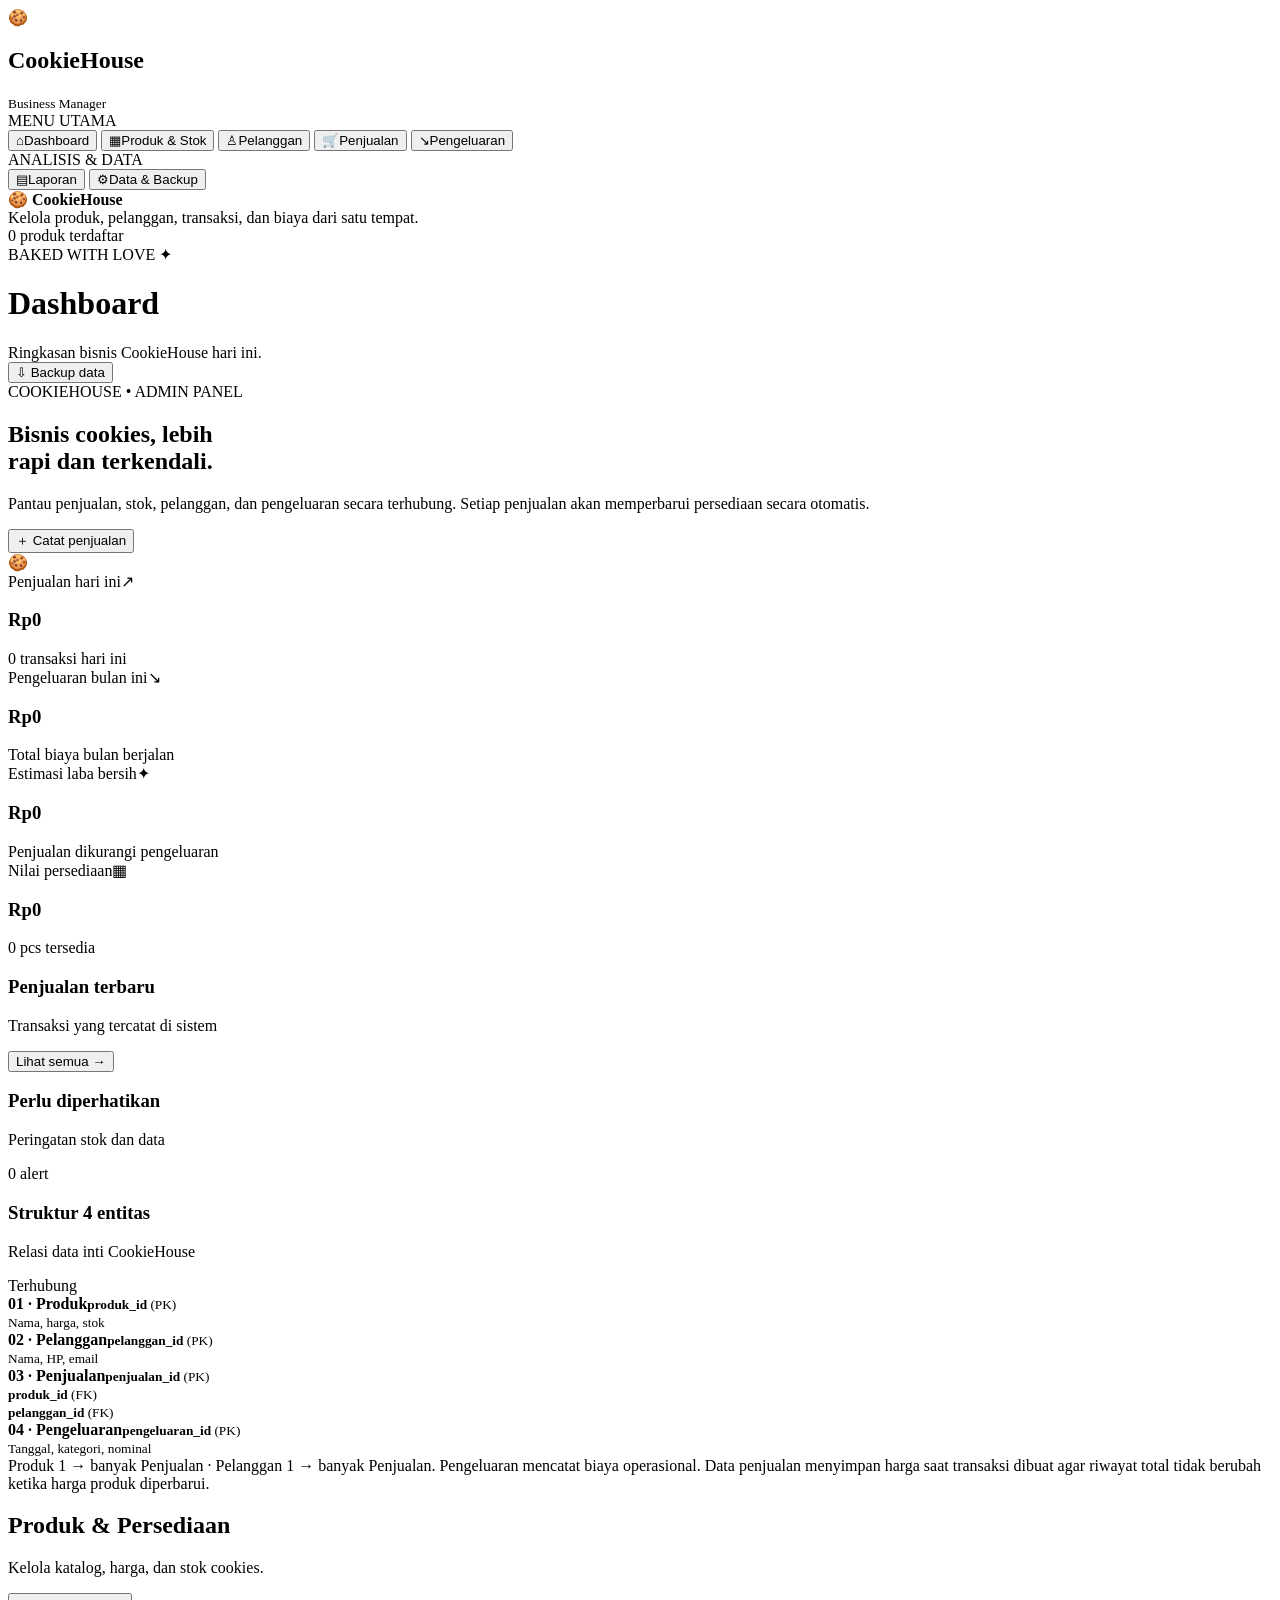
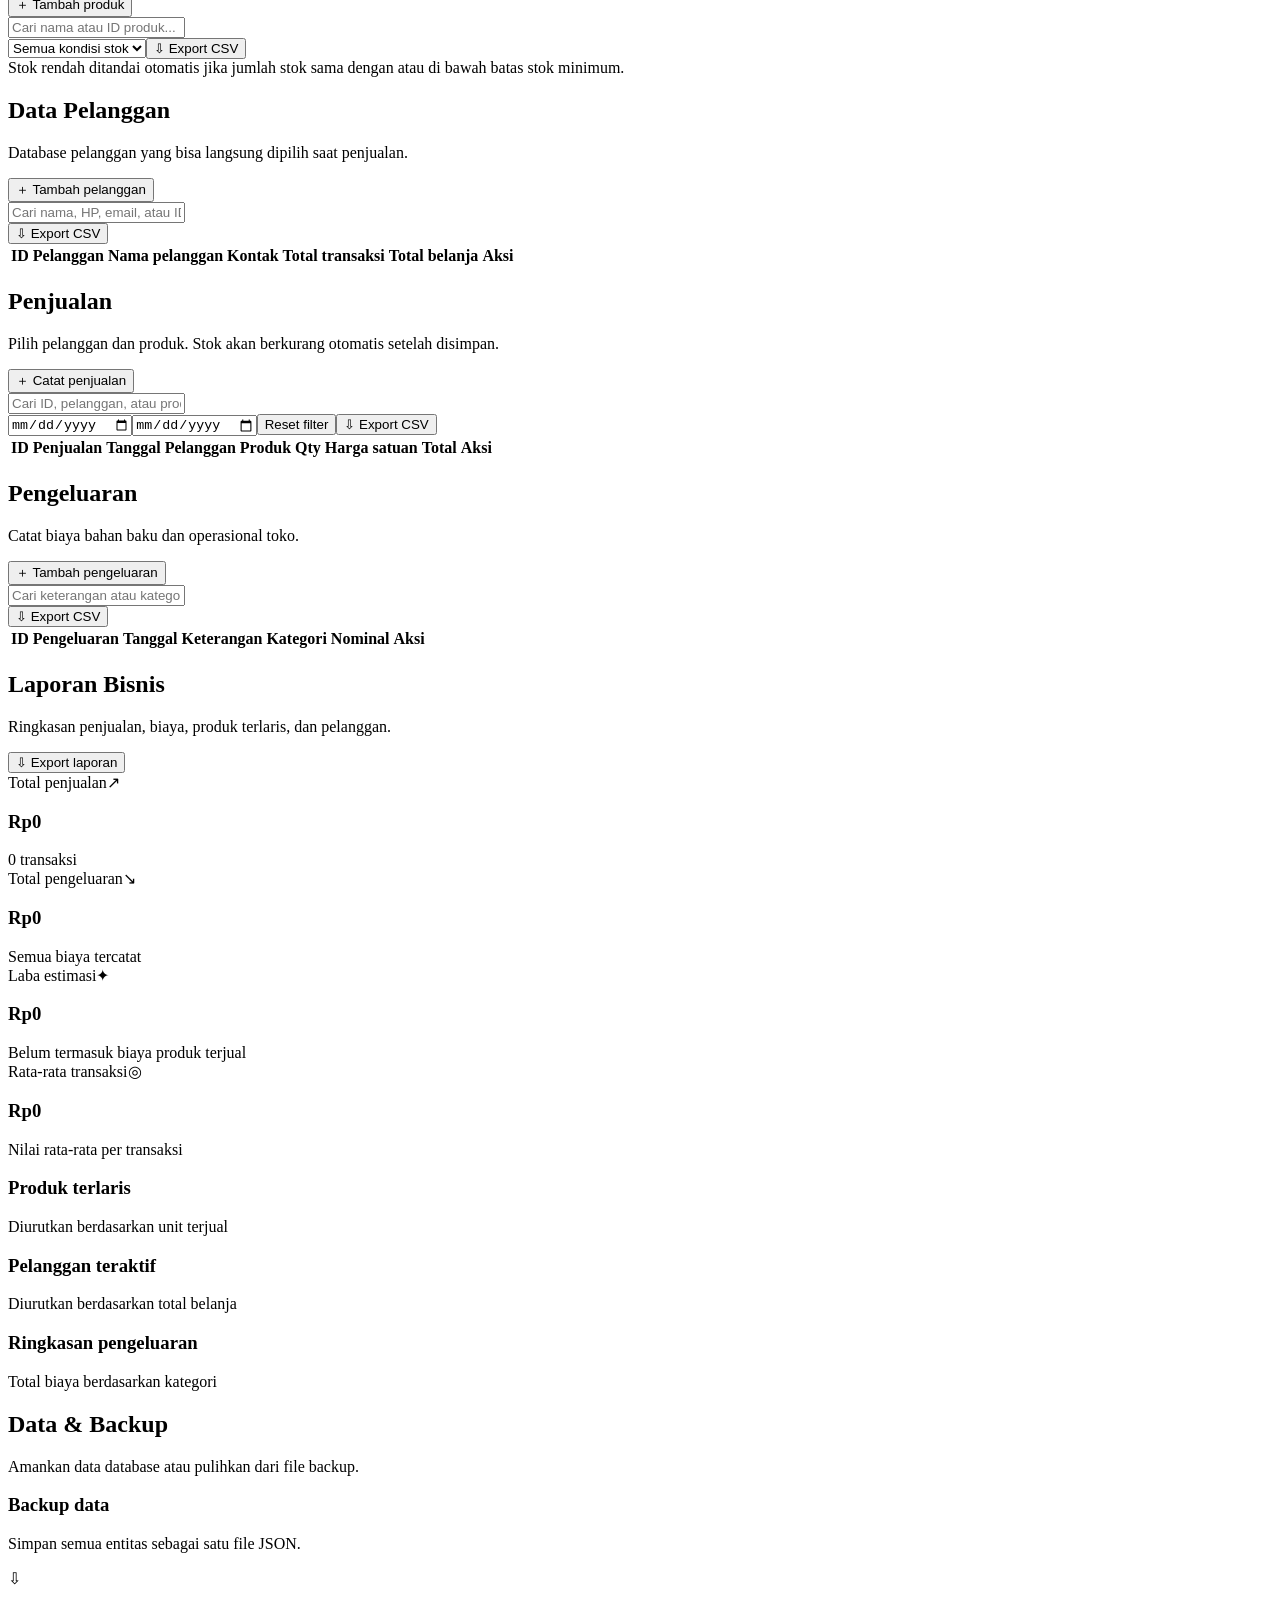
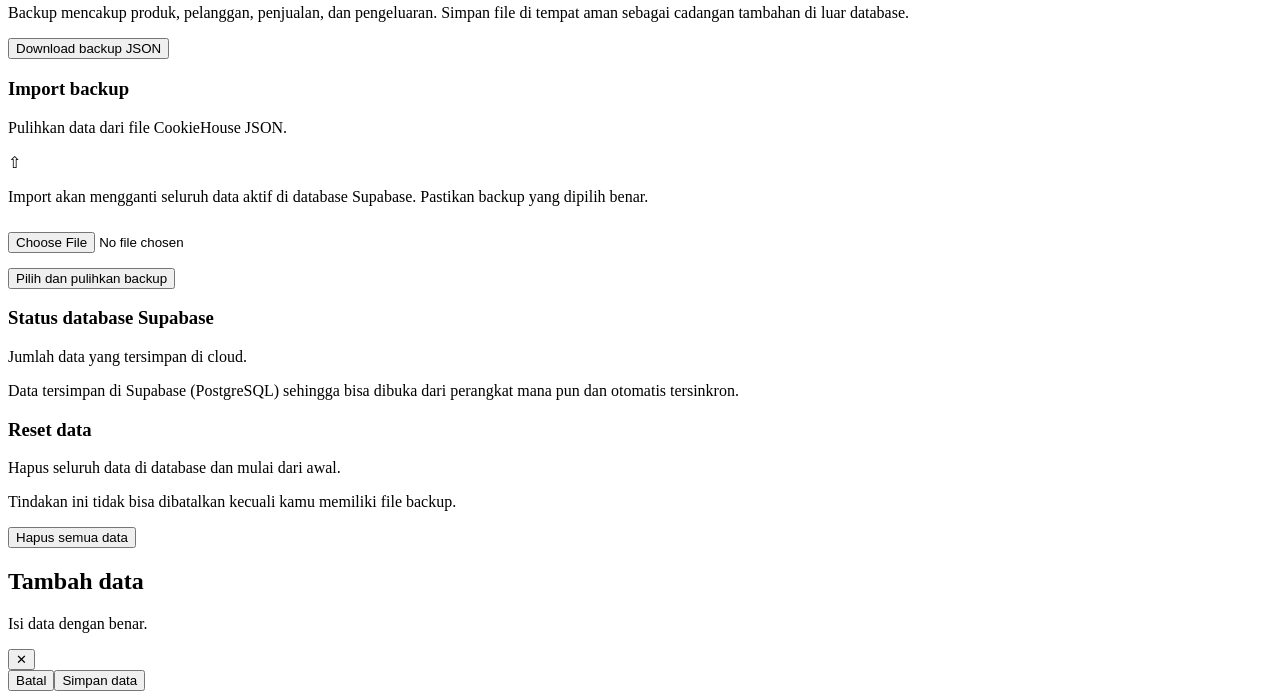
==== index.html @ 4aa34b89 "Add files via upload" ====
<!DOCTYPE html>
<html lang="id">
<head>
<meta charset="UTF-8"><meta name="viewport" content="width=device-width,initial-scale=1">
<title>CookieHouse | Business Manager</title>
<link rel="stylesheet" href="css/style.css">
</head>
<body>
<div class="layout">
<aside class="sidebar">
 <div class="brand"><div class="brand-icon">🍪</div><div class="brand-text"><h2>CookieHouse</h2><small>Business Manager</small></div></div>
 <div class="nav-label">MENU UTAMA</div>
 <nav class="nav">
  <button class="active" data-page="dashboard" onclick="showPage('dashboard',this)"><span>⌂</span><span class="navtext">Dashboard</span></button>
  <button data-page="produk" onclick="showPage('produk',this)"><span>▦</span><span class="navtext">Produk & Stok</span></button>
  <button data-page="pelanggan" onclick="showPage('pelanggan',this)"><span>♙</span><span class="navtext">Pelanggan</span></button>
  <button data-page="penjualan" onclick="showPage('penjualan',this)"><span>🛒</span><span class="navtext">Penjualan</span></button>
  <button data-page="pengeluaran" onclick="showPage('pengeluaran',this)"><span>↘</span><span class="navtext">Pengeluaran</span></button>
  <div class="nav-label">ANALISIS & DATA</div>
  <button data-page="laporan" onclick="showPage('laporan',this)"><span>▤</span><span class="navtext">Laporan</span></button>
  <button data-page="pengaturan" onclick="showPage('pengaturan',this)"><span>⚙</span><span class="navtext">Data & Backup</span></button>
 </nav>
 <div class="side-bottom"><b>🍪 CookieHouse</b><br>Kelola produk, pelanggan, transaksi, dan biaya dari satu tempat.<br><span id="sideProductCount">0 produk terdaftar</span></div>
</aside>
<main class="main">
<header class="topbar"><div><div class="eyebrow">BAKED WITH LOVE ✦</div><h1 id="pageTitle">Dashboard</h1><div class="subtitle" id="pageSubtitle">Ringkasan bisnis CookieHouse hari ini.</div></div><div class="top-actions"><button class="btn btn-light" onclick="exportBackup()">⇩ Backup data</button><div class="date-chip" id="today"></div></div></header>

<section id="dashboard" class="page active">
 <div class="hero"><div><div class="eyebrow">COOKIEHOUSE • ADMIN PANEL</div><h2>Bisnis cookies, lebih<br>rapi dan terkendali.</h2><p>Pantau penjualan, stok, pelanggan, dan pengeluaran secara terhubung. Setiap penjualan akan memperbarui persediaan secara otomatis.</p><button class="btn btn-primary" onclick="showPage('penjualan')">＋ Catat penjualan</button></div><div class="hero-art">🍪</div></div>
 <div class="stats">
  <div class="stat"><div class="stat-top"><span class="stat-label">Penjualan hari ini</span><span class="stat-icon">↗</span></div><h3 id="todaySales">Rp0</h3><div class="stat-foot" id="todaySalesCount">0 transaksi hari ini</div></div>
  <div class="stat"><div class="stat-top"><span class="stat-label">Pengeluaran bulan ini</span><span class="stat-icon">↘</span></div><h3 id="monthExpense">Rp0</h3><div class="stat-foot">Total biaya bulan berjalan</div></div>
  <div class="stat"><div class="stat-top"><span class="stat-label">Estimasi laba bersih</span><span class="stat-icon">✦</span></div><h3 id="netProfit">Rp0</h3><div class="stat-foot">Penjualan dikurangi pengeluaran</div></div>
  <div class="stat"><div class="stat-top"><span class="stat-label">Nilai persediaan</span><span class="stat-icon">▦</span></div><h3 id="stockValue">Rp0</h3><div class="stat-foot" id="stockUnits">0 pcs tersedia</div></div>
 </div>
 <div class="dash-grid">
  <div class="card"><div class="card-head"><div><h3>Penjualan terbaru</h3><p>Transaksi yang tercatat di sistem</p></div><button class="link-btn" onclick="showPage('penjualan')">Lihat semua →</button></div><div id="recentSales" class="recent-list"></div></div>
  <div class="card"><div class="card-head"><div><h3>Perlu diperhatikan</h3><p>Peringatan stok dan data</p></div><span class="badge gold" id="alertCount">0 alert</span></div><div id="alerts" class="alert-list"></div></div>
 </div>
 <div class="card"><div class="card-head"><div><h3>Struktur 4 entitas</h3><p>Relasi data inti CookieHouse</p></div><span class="badge green">Terhubung</span></div><div class="entity-map">
  <div class="entity"><b>01 · Produk</b><small><b>produk_id</b> (PK)<br>Nama, harga, stok</small></div>
  <div class="entity"><b>02 · Pelanggan</b><small><b>pelanggan_id</b> (PK)<br>Nama, HP, email</small></div>
  <div class="entity"><b>03 · Penjualan</b><small><b>penjualan_id</b> (PK)<br><b>produk_id</b> (FK)<br><b>pelanggan_id</b> (FK)</small></div>
  <div class="entity"><b>04 · Pengeluaran</b><small><b>pengeluaran_id</b> (PK)<br>Tanggal, kategori, nominal</small></div>
 </div><div class="rel-note">Produk 1 → banyak Penjualan · Pelanggan 1 → banyak Penjualan. Pengeluaran mencatat biaya operasional. Data penjualan menyimpan harga saat transaksi dibuat agar riwayat total tidak berubah ketika harga produk diperbarui.</div></div>
</section>

<section id="produk" class="page">
 <div class="section-head"><div><h2>Produk & Persediaan</h2><p>Kelola katalog, harga, dan stok cookies.</p></div><button class="btn btn-primary" onclick="openForm('produk')">＋ Tambah produk</button></div>
 <div class="toolbar"><div class="search"><input id="searchProduk" placeholder="Cari nama atau ID produk..." oninput="renderProducts()"></div><select id="filterStok" onchange="renderProducts()"><option value="">Semua kondisi stok</option><option value="low">Stok menipis</option><option value="available">Stok tersedia</option><option value="empty">Stok habis</option></select><button class="btn btn-light" onclick="exportCSV('produk')">⇩ Export CSV</button></div>
 <div id="productGrid" class="product-grid"></div>
 <div class="footer-note">Stok rendah ditandai otomatis jika jumlah stok sama dengan atau di bawah batas stok minimum.</div>
</section>

<section id="pelanggan" class="page">
 <div class="section-head"><div><h2>Data Pelanggan</h2><p>Database pelanggan yang bisa langsung dipilih saat penjualan.</p></div><button class="btn btn-primary" onclick="openForm('pelanggan')">＋ Tambah pelanggan</button></div>
 <div class="toolbar"><div class="search"><input id="searchPelanggan" placeholder="Cari nama, HP, email, atau ID..." oninput="renderCustomers()"></div><button class="btn btn-light" onclick="exportCSV('pelanggan')">⇩ Export CSV</button></div>
 <div class="card"><div class="table-wrap"><table><thead><tr><th>ID Pelanggan</th><th>Nama pelanggan</th><th>Kontak</th><th>Total transaksi</th><th>Total belanja</th><th>Aksi</th></tr></thead><tbody id="customerRows"></tbody></table></div></div>
</section>

<section id="penjualan" class="page">
 <div class="section-head"><div><h2>Penjualan</h2><p>Pilih pelanggan dan produk. Stok akan berkurang otomatis setelah disimpan.</p></div><button class="btn btn-primary" onclick="openForm('penjualan')">＋ Catat penjualan</button></div>
 <div class="toolbar"><div class="search"><input id="searchPenjualan" placeholder="Cari ID, pelanggan, atau produk..." oninput="renderSales()"></div><input type="date" id="salesFrom" title="Dari tanggal" onchange="renderSales()"><input type="date" id="salesTo" title="Sampai tanggal" onchange="renderSales()"><button class="btn btn-light" onclick="clearSalesFilter()">Reset filter</button><button class="btn btn-light" onclick="exportCSV('penjualan')">⇩ Export CSV</button></div>
 <div class="card"><div class="table-wrap"><table><thead><tr><th>ID Penjualan</th><th>Tanggal</th><th>Pelanggan</th><th>Produk</th><th>Qty</th><th>Harga satuan</th><th>Total</th><th>Aksi</th></tr></thead><tbody id="salesRows"></tbody></table></div></div>
</section>

<section id="pengeluaran" class="page">
 <div class="section-head"><div><h2>Pengeluaran</h2><p>Catat biaya bahan baku dan operasional toko.</p></div><button class="btn btn-primary" onclick="openForm('pengeluaran')">＋ Tambah pengeluaran</button></div>
 <div class="toolbar"><div class="search"><input id="searchPengeluaran" placeholder="Cari keterangan atau kategori..." oninput="renderExpenses()"></div><button class="btn btn-light" onclick="exportCSV('pengeluaran')">⇩ Export CSV</button></div>
 <div class="card"><div class="table-wrap"><table><thead><tr><th>ID Pengeluaran</th><th>Tanggal</th><th>Keterangan</th><th>Kategori</th><th>Nominal</th><th>Aksi</th></tr></thead><tbody id="expenseRows"></tbody></table></div></div>
</section>

<section id="laporan" class="page">
 <div class="section-head"><div><h2>Laporan Bisnis</h2><p>Ringkasan penjualan, biaya, produk terlaris, dan pelanggan.</p></div><button class="btn btn-light" onclick="exportCSV('laporan')">⇩ Export laporan</button></div>
 <div class="stats">
  <div class="stat"><div class="stat-top"><span class="stat-label">Total penjualan</span><span class="stat-icon">↗</span></div><h3 id="reportSales">Rp0</h3><div class="stat-foot" id="reportSaleCount">0 transaksi</div></div>
  <div class="stat"><div class="stat-top"><span class="stat-label">Total pengeluaran</span><span class="stat-icon">↘</span></div><h3 id="reportExpenses">Rp0</h3><div class="stat-foot">Semua biaya tercatat</div></div>
  <div class="stat"><div class="stat-top"><span class="stat-label">Laba estimasi</span><span class="stat-icon">✦</span></div><h3 id="reportProfit">Rp0</h3><div class="stat-foot">Belum termasuk biaya produk terjual</div></div>
  <div class="stat"><div class="stat-top"><span class="stat-label">Rata-rata transaksi</span><span class="stat-icon">◎</span></div><h3 id="avgSale">Rp0</h3><div class="stat-foot">Nilai rata-rata per transaksi</div></div>
 </div>
 <div class="report-grid"><div class="card"><div class="card-head"><div><h3>Produk terlaris</h3><p>Diurutkan berdasarkan unit terjual</p></div></div><div id="topProducts"></div></div><div class="card"><div class="card-head"><div><h3>Pelanggan teraktif</h3><p>Diurutkan berdasarkan total belanja</p></div></div><div id="topCustomers"></div></div></div>
 <div class="card"><div class="card-head"><div><h3>Ringkasan pengeluaran</h3><p>Total biaya berdasarkan kategori</p></div></div><div id="expenseBreakdown"></div></div>
</section>

<section id="pengaturan" class="page">
 <div class="section-head"><div><h2>Data & Backup</h2><p>Amankan data database atau pulihkan dari file backup.</p></div></div>
 <div class="report-grid">
  <div class="card"><div class="card-head"><div><h3>Backup data</h3><p>Simpan semua entitas sebagai satu file JSON.</p></div><span class="stat-icon">⇩</span></div><p class="rel-note">Backup mencakup produk, pelanggan, penjualan, dan pengeluaran. Simpan file di tempat aman sebagai cadangan tambahan di luar database.</p><button class="btn btn-primary" onclick="exportBackup()">Download backup JSON</button></div>
  <div class="card"><div class="card-head"><div><h3>Import backup</h3><p>Pulihkan data dari file CookieHouse JSON.</p></div><span class="stat-icon">⇧</span></div><p class="rel-note">Import akan mengganti seluruh data aktif di database Supabase. Pastikan backup yang dipilih benar.</p><input type="file" id="importFile" accept=".json,application/json" style="max-width:100%;margin:10px 0 15px"><br><button class="btn btn-light" onclick="importBackup()">Pilih dan pulihkan backup</button></div>
 </div>
 <div class="card"><div class="card-head"><div><h3>Status database Supabase</h3><p>Jumlah data yang tersimpan di cloud.</p></div></div><div class="entity-map" id="dbStatus"></div><div class="footer-note">Data tersimpan di Supabase (PostgreSQL) sehingga bisa dibuka dari perangkat mana pun dan otomatis tersinkron.</div></div>
 <div class="card"><div class="card-head"><div><h3>Reset data</h3><p>Hapus seluruh data di database dan mulai dari awal.</p></div></div><p class="rel-note">Tindakan ini tidak bisa dibatalkan kecuali kamu memiliki file backup.</p><button class="btn btn-danger" onclick="resetData()">Hapus semua data</button></div>
</section>
</main>
</div>

<div class="modal" id="modal"><div class="modal-box"><div class="modal-head"><div><h2 id="modalTitle">Tambah data</h2><p id="modalDesc">Isi data dengan benar.</p></div><button class="close" onclick="closeForm()">✕</button></div><form id="dataForm"><div id="fields"></div><div class="modal-actions"><button type="button" class="btn btn-light" onclick="closeForm()">Batal</button><button type="submit" class="btn btn-primary">Simpan data</button></div></form></div></div>
<div class="toast" id="toast"></div>
<script src="js/app.js"></script>
</body></html>
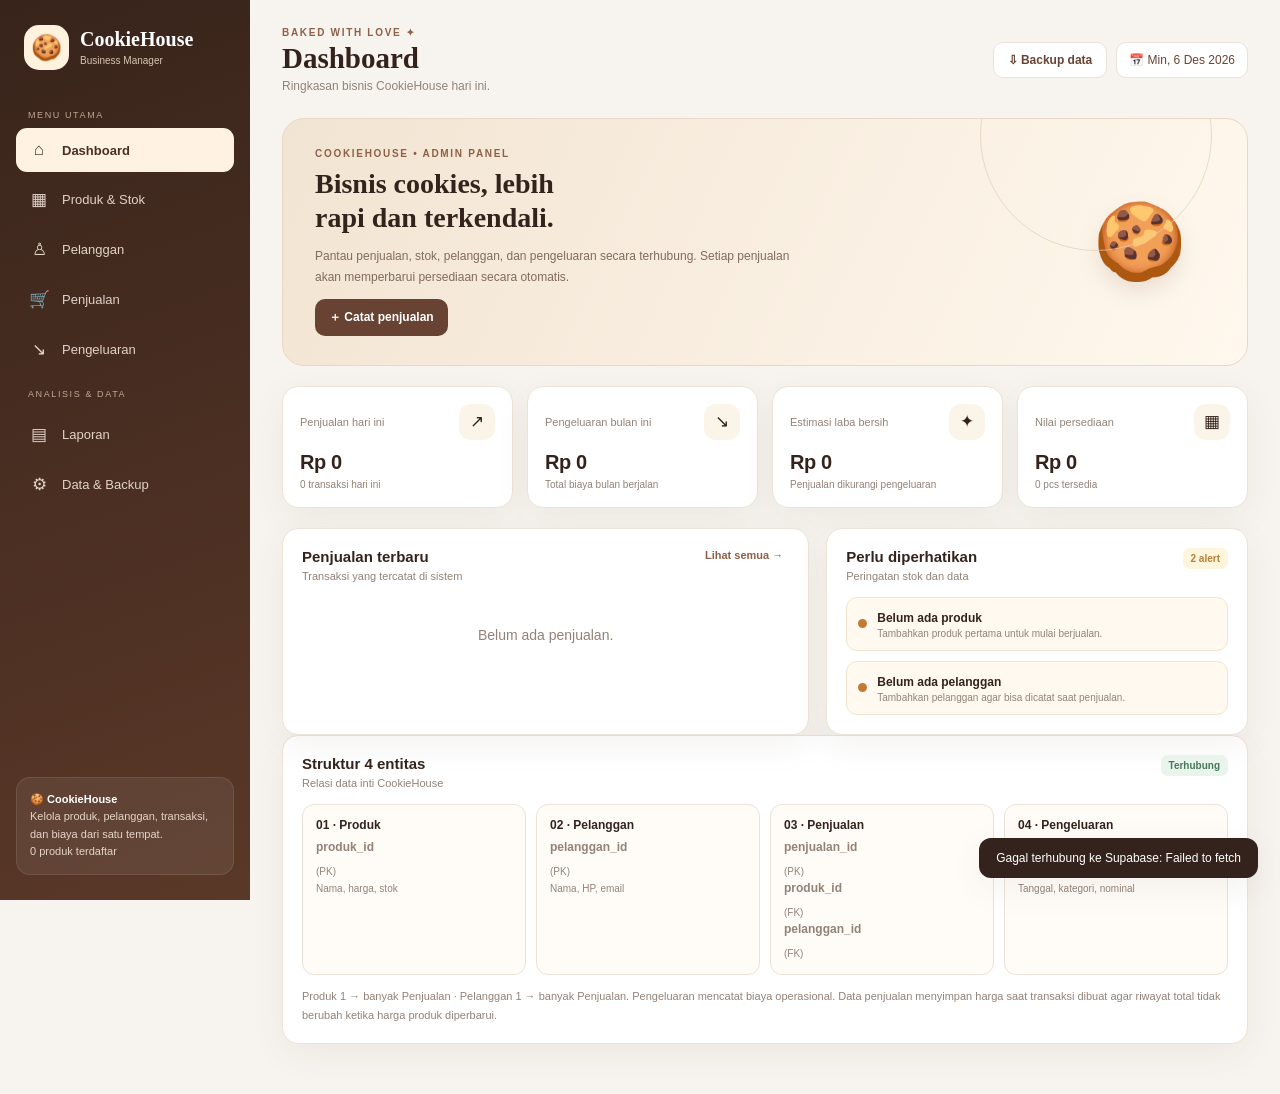
==== commit d0342686: "Update index.html" ====
--- a/index.html
+++ b/index.html
@@ -1,9 +1,17 @@
+
 <!DOCTYPE html>
 <html lang="id">
 <head>
 <meta charset="UTF-8"><meta name="viewport" content="width=device-width,initial-scale=1">
 <title>CookieHouse | Business Manager</title>
-<link rel="stylesheet" href="css/style.css">
+<style>
+@import url('https://fonts.googleapis.com/css2?family=DM+Sans:wght@400;500;600;700&family=Playfair+Display:wght@600;700&display=swap');
+:root{--ink:#34231c;--brown:#684333;--brown2:#8e6048;--cream:#fbf4e9;--paper:#fffdf9;--bg:#f7f4ef;--muted:#928278;--line:#ece2d7;--green:#47785d;--greenbg:#e9f4ec;--red:#b55245;--redbg:#fff0ed;--gold:#b68135;--goldbg:#fff4dc;--shadow:0 10px 35px #4a2c2010}
+*{box-sizing:border-box}body{margin:0;background:var(--bg);color:var(--ink);font-family:'DM Sans',sans-serif;font-size:14px}button,input,select,textarea{font:inherit}button{cursor:pointer}.layout{min-height:100vh}.sidebar{width:250px;position:fixed;inset:0 auto 0 0;background:linear-gradient(160deg,#38241b,#5a3828);color:#fff;padding:25px 16px;display:flex;flex-direction:column;z-index:10}.brand{display:flex;align-items:center;gap:11px;padding:0 8px 28px}.brand-icon{width:45px;height:45px;background:#fff2df;border-radius:15px;display:grid;place-items:center;font-size:25px}.brand h2{font:700 20px 'Playfair Display',serif;margin:0}.brand small{font-size:10px;color:#d9c4b3}.nav-label{font-size:9px;letter-spacing:1.6px;color:#c2a795;padding:12px 12px 8px}.nav{display:grid;gap:5px}.nav button{display:flex;align-items:center;gap:12px;border:0;background:transparent;color:#e2d3c8;padding:12px;border-radius:11px;text-align:left;font-size:13px}.nav button span:first-child{font-size:17px;width:22px;text-align:center}.nav button:hover,.nav button.active{background:#fff2e2;color:#493023;font-weight:700}.side-bottom{margin-top:auto;background:#ffffff12;border:1px solid #ffffff18;border-radius:14px;padding:13px;font-size:11px;color:#e5d5c8;line-height:1.6}.side-bottom b{color:white}.main{margin-left:250px;padding:27px 32px 50px;max-width:1700px}.topbar{display:flex;align-items:center;justify-content:space-between;gap:15px;margin-bottom:25px}.eyebrow{font-size:10px;letter-spacing:1.7px;color:var(--brown2);font-weight:700;text-transform:uppercase}.topbar h1{font:700 29px 'Playfair Display',serif;margin:4px 0}.subtitle{color:var(--muted);font-size:12px}.top-actions{display:flex;gap:9px;align-items:center}.date-chip{background:white;border:1px solid var(--line);border-radius:10px;padding:10px 12px;color:var(--brown);font-size:12px}.page{display:none}.page.active{display:block}.hero{position:relative;overflow:hidden;background:linear-gradient(115deg,#f2e4d2,#fff8ee);border:1px solid #ead8c4;border-radius:22px;padding:29px 32px;display:flex;justify-content:space-between;align-items:center;margin-bottom:20px;min-height:165px}.hero h2{font:700 28px/1.2 'Playfair Display',serif;margin:8px 0}.hero p{color:#816b5d;font-size:12px;max-width:480px;line-height:1.7}.hero-art{font-size:75px;filter:drop-shadow(0 10px 10px #70452a20);margin-right:28px}.hero:after{content:"";position:absolute;width:230px;height:230px;border:1px solid #e2cdb5;border-radius:50%;right:35px;top:-100px;opacity:.7}.stats{display:grid;grid-template-columns:repeat(4,minmax(0,1fr));gap:14px;margin-bottom:20px}.stat{background:white;border:1px solid var(--line);border-radius:16px;padding:17px;box-shadow:var(--shadow)}.stat-top{display:flex;justify-content:space-between;align-items:center}.stat-label{font-size:11px;color:var(--muted)}.stat-icon{width:36px;height:36px;border-radius:12px;display:grid;place-items:center;font-size:17px;background:var(--cream)}.stat h3{font-size:20px;margin:11px 0 5px;letter-spacing:-.4px}.stat-foot{font-size:10px;color:var(--muted)}.green{color:var(--green)}.red{color:var(--red)}.gold{color:var(--gold)}.dash-grid{display:grid;grid-template-columns:1.25fr 1fr;gap:17px}.card{background:white;border:1px solid var(--line);border-radius:16px;padding:19px;box-shadow:var(--shadow);min-width:0}.card-head{display:flex;justify-content:space-between;align-items:flex-start;gap:12px;margin-bottom:15px}.card-head h3{margin:0;font-size:15px}.card-head p{margin:5px 0 0;color:var(--muted);font-size:11px}.link-btn{background:transparent;border:0;color:var(--brown2);font-weight:700;font-size:11px}.section-head{display:flex;align-items:center;justify-content:space-between;gap:15px;margin-bottom:17px}.section-head h2{font:700 25px 'Playfair Display',serif;margin:0}.section-head p{margin:5px 0 0;color:var(--muted);font-size:12px}.btn{border:0;border-radius:10px;padding:10px 14px;font-size:12px;font-weight:700;display:inline-flex;align-items:center;justify-content:center;gap:7px;white-space:nowrap}.btn-primary{background:var(--brown);color:white}.btn-primary:hover{background:#4c3023}.btn-light{background:white;border:1px solid var(--line);color:var(--brown)}.btn-danger{background:var(--redbg);color:var(--red)}.btn-sm{padding:6px 9px;font-size:10px;border-radius:7px}.toolbar{display:flex;gap:9px;align-items:center;flex-wrap:wrap;margin-bottom:13px}.search{position:relative;flex:1;min-width:180px}.search input{width:100%;padding:11px 13px 11px 35px;border:1px solid var(--line);border-radius:10px;background:white;outline:none}.search:before{content:'⌕';position:absolute;left:13px;top:7px;font-size:21px;color:var(--muted)}.toolbar select,.toolbar input[type=date]{padding:10px 11px;border:1px solid var(--line);border-radius:10px;background:white;color:var(--ink);font-size:12px}.table-wrap{overflow:auto;border:1px solid var(--line);border-radius:12px}table{border-collapse:collapse;width:100%;min-width:660px}th{text-align:left;background:#fbf7f1;color:#857568;padding:12px;font-size:10px;text-transform:uppercase;letter-spacing:.5px;white-space:nowrap}td{padding:12px;border-top:1px solid #f1eae2;font-size:12px;vertical-align:middle}tbody tr:hover{background:#fffcf7}.td-main{font-weight:700}.td-sub{font-size:10px;color:var(--muted);margin-top:3px}.actions{display:flex;gap:5px;white-space:nowrap}.badge{display:inline-block;border-radius:7px;padding:5px 8px;font-size:10px;font-weight:700;background:var(--cream);color:var(--brown)}.badge.green{background:var(--greenbg);color:var(--green)}.badge.red{background:var(--redbg);color:var(--red)}.badge.gold{background:var(--goldbg);color:var(--gold)}.empty{text-align:center;padding:30px;color:var(--muted)}.product-grid{display:grid;grid-template-columns:repeat(3,minmax(0,1fr));gap:14px}.product-card{background:white;border:1px solid var(--line);border-radius:16px;padding:17px}.product-emoji{width:100%;height:100px;background:var(--cream);border-radius:12px;display:grid;place-items:center;font-size:42px;margin-bottom:13px}.product-card h3{font-size:14px;margin:0 0 5px}.product-card p{font-size:11px;color:var(--muted);margin:0 0 14px}.product-meta{display:flex;justify-content:space-between;align-items:center;gap:8px}.product-price{font-weight:700}.stock-meter{height:5px;background:#f1e8de;border-radius:5px;margin:12px 0 7px;overflow:hidden}.stock-meter span{display:block;height:100%;background:#78936e;border-radius:5px}.stock-meter span.low{background:#c76d59}.mini-note{font-size:10px;color:var(--muted)}.alert-list{display:grid;gap:10px}.alert-item{display:flex;align-items:center;gap:10px;background:#fff9ef;border:1px solid #f2e5d0;padding:11px;border-radius:11px}.alert-dot{width:9px;height:9px;background:#c27a39;border-radius:50%;flex-shrink:0}.alert-item strong{font-size:12px}.alert-item small{display:block;color:var(--muted);font-size:10px;margin-top:3px}.recent-list{display:grid;gap:0}.recent-item{display:flex;justify-content:space-between;gap:12px;padding:12px 0;border-bottom:1px solid #f2ece5}.recent-item:last-child{border-bottom:0}.recent-item strong{font-size:12px}.recent-item small{display:block;color:var(--muted);font-size:10px;margin-top:4px}.money{font-weight:700;white-space:nowrap;font-size:12px}.entity-map{display:grid;grid-template-columns:repeat(4,minmax(0,1fr));gap:10px}.entity{border:1px solid var(--line);background:#fffcf8;border-radius:12px;padding:13px}.entity b{font-size:12px;display:block;margin-bottom:6px}.entity small{font-size:10px;color:var(--muted);line-height:1.5}.rel-note{font-size:11px;color:var(--muted);line-height:1.7;margin-top:12px}.report-grid{display:grid;grid-template-columns:1fr 1fr;gap:15px}.bar-row{display:grid;grid-template-columns:105px 1fr 80px;align-items:center;gap:10px;margin:13px 0;font-size:11px}.bar-track{height:9px;border-radius:10px;background:#f3ece4;overflow:hidden}.bar-track span{display:block;height:100%;background:#967057;border-radius:10px}.modal{display:none;position:fixed;inset:0;background:#26170fb0;z-index:30;align-items:center;justify-content:center;padding:18px}.modal.show{display:flex}.modal-box{width:100%;max-width:560px;max-height:92vh;overflow:auto;background:var(--paper);border-radius:19px;padding:24px;box-shadow:0 25px 80px #0003}.modal-head{display:flex;justify-content:space-between;align-items:flex-start;margin-bottom:20px}.modal-head h2{font:700 23px 'Playfair Display',serif;margin:0}.modal-head p{font-size:11px;color:var(--muted);margin:5px 0 0}.close{border:0;background:var(--cream);border-radius:8px;padding:7px 10px;color:var(--brown)}.form-grid{display:grid;grid-template-columns:1fr 1fr;gap:12px}.field{margin-bottom:13px}.field label{display:block;font-size:11px;font-weight:700;margin-bottom:6px}.field input,.field select,.field textarea{width:100%;padding:11px;border:1px solid var(--line);border-radius:9px;background:white;outline:none;color:var(--ink)}.field input:focus,.field select:focus,.field textarea:focus{border-color:#b18b70;box-shadow:0 0 0 3px #b18b7018}.field small{display:block;font-size:10px;color:var(--muted);margin-top:5px}.modal-actions{display:flex;gap:8px;margin-top:8px}.modal-actions .btn{flex:1}.toast{position:fixed;right:22px;bottom:22px;background:#34231c;color:white;padding:13px 17px;border-radius:12px;box-shadow:var(--shadow);font-size:12px;z-index:50;display:none;max-width:350px}.toast.show{display:block}.footer-note{font-size:10px;color:var(--muted);margin-top:13px}.mobile-toggle{display:none}
+@media(max-width:1100px){.main{padding:23px}.stats{grid-template-columns:repeat(2,minmax(0,1fr))}.product-grid{grid-template-columns:repeat(2,minmax(0,1fr))}.entity-map{grid-template-columns:repeat(2,minmax(0,1fr))}}
+@media(max-width:760px){.sidebar{width:68px;padding:18px 7px}.brand{padding:0 0 24px;justify-content:center}.brand-text,.nav-label,.nav button .navtext,.side-bottom{display:none}.nav button{justify-content:center;padding:13px 5px}.nav button span:first-child{width:auto}.main{margin-left:68px;padding:17px 13px 35px}.topbar h1{font-size:24px}.date-chip{display:none}.hero{padding:21px;min-height:140px}.hero h2{font-size:22px}.hero-art{font-size:48px;margin:0}.hero:after{right:-80px}.stats{gap:9px}.stat{padding:13px}.stat h3{font-size:16px}.dash-grid,.report-grid{grid-template-columns:1fr}.section-head{align-items:flex-start;flex-direction:column}.product-grid{grid-template-columns:1fr 1fr}.entity-map{grid-template-columns:1fr 1fr}.form-grid{grid-template-columns:1fr}.top-actions .btn-light{display:none}}
+@media(max-width:430px){.product-grid{grid-template-columns:1fr}.stats{grid-template-columns:1fr 1fr}.stat h3{font-size:14px}.hero-art{display:none}.entity-map{grid-template-columns:1fr 1fr}}
+</style>
 </head>
 <body>
 <div class="layout">
@@ -96,5 +104,236 @@
 
 <div class="modal" id="modal"><div class="modal-box"><div class="modal-head"><div><h2 id="modalTitle">Tambah data</h2><p id="modalDesc">Isi data dengan benar.</p></div><button class="close" onclick="closeForm()">✕</button></div><form id="dataForm"><div id="fields"></div><div class="modal-actions"><button type="button" class="btn btn-light" onclick="closeForm()">Batal</button><button type="submit" class="btn btn-primary">Simpan data</button></div></form></div></div>
 <div class="toast" id="toast"></div>
-<script src="js/app.js"></script>
-</body></html>+<script>
+// Konfigurasi Supabase. Publishable key aman dipakai di sisi client,
+// asalkan Row Level Security aktif (lihat backend/schema.sql).
+window.COOKIEHOUSE_CONFIG = {
+  url: 'https://bxkksyumysustlqyagqd.supabase.co',
+  key: 'sb_publishable_9NQjWmbM341U4DkC0LIy7Q_GDWoyyUy'
+};
+
+// Lapisan data: memanggil Supabase (PostgREST) lewat fetch.
+// Aplikasi memakai camelCase, database memakai snake_case; dipetakan di sini.
+(function () {
+  const CFG = window.COOKIEHOUSE_CONFIG;
+  const TABLES = ['produk', 'pelanggan', 'penjualan', 'pengeluaran'];
+
+  async function sb(path, { method = 'GET', body, returning = false } = {}) {
+    const headers = { apikey: CFG.key, 'Content-Type': 'application/json' };
+    if (returning) headers.Prefer = 'return=representation';
+    const res = await fetch(`${CFG.url}/rest/v1/${path}`, {
+      method, headers, body: body === undefined ? undefined : JSON.stringify(body)
+    });
+    const text = await res.text();
+    let data = null;
+    try { data = text ? JSON.parse(text) : null; } catch (e) { data = null; }
+    if (!res.ok) throw new Error((data && (data.message || data.hint)) || res.statusText || 'Request gagal');
+    return data;
+  }
+
+  const num = (v) => (v === null || v === undefined ? v : Number(v));
+
+  const map = {
+    produk: {
+      from: (r) => ({ id: num(r.id), nama: r.nama, kategori: r.kategori, harga: num(r.harga), stok: num(r.stok), minStok: num(r.min_stok), emoji: r.emoji }),
+      to: (o) => ({ nama: o.nama, kategori: o.kategori, harga: o.harga, stok: o.stok, min_stok: o.minStok, emoji: o.emoji })
+    },
+    pelanggan: {
+      from: (r) => ({ id: num(r.id), nama: r.nama, hp: r.hp || '', email: r.email || '', alamat: r.alamat || '' }),
+      to: (o) => ({ nama: o.nama, hp: o.hp, email: o.email, alamat: o.alamat })
+    },
+    penjualan: {
+      from: (r) => ({ id: num(r.id), tanggal: r.tanggal, pelangganId: num(r.pelanggan_id), produkId: num(r.produk_id), qty: num(r.qty), harga: num(r.harga), total: num(r.total), metode: r.metode, catatan: r.catatan || '' }),
+      to: (o) => ({ tanggal: o.tanggal, pelanggan_id: o.pelangganId, produk_id: o.produkId, qty: o.qty, harga: o.harga, metode: o.metode, catatan: o.catatan || '' })
+    },
+    pengeluaran: {
+      from: (r) => ({ id: num(r.id), tanggal: r.tanggal, keterangan: r.keterangan, kategori: r.kategori, nominal: num(r.nominal), metode: r.metode }),
+      to: (o) => ({ tanggal: o.tanggal, keterangan: o.keterangan, kategori: o.kategori, nominal: o.nominal, metode: o.metode })
+    }
+  };
+
+  window.api = {
+    async loadAll() {
+      const rows = await Promise.all(TABLES.map((t) => sb(`${t}?select=*&order=id.asc`)));
+      const db = {};
+      TABLES.forEach((t, i) => { db[t] = rows[i].map(map[t].from); });
+      return db;
+    },
+    insert: (type, obj) => sb(type, { method: 'POST', body: map[type].to(obj) }),
+    // JSON.stringify membuang field undefined, jadi update parsial (mis. hanya stok) aman
+    update: (type, id, obj) => sb(`${type}?id=eq.${Number(id)}`, { method: 'PATCH', body: map[type].to(obj) }),
+    remove: (type, id) => sb(`${type}?id=eq.${Number(id)}`, { method: 'DELETE' }),
+
+    // Hapus semua data. Penjualan dulu agar stok dikembalikan oleh trigger.
+    async clearAll() {
+      for (const t of ['penjualan', 'pengeluaran', 'pelanggan', 'produk']) {
+        await sb(`${t}?id=gt.0`, { method: 'DELETE' });
+      }
+    },
+
+    // Pulihkan dari backup JSON. ID baru dibuat database, relasi dipetakan ulang.
+    async restoreAll(d) {
+      await this.clearAll();
+      const sold = {};
+      d.penjualan.forEach((s) => { sold[s.produkId] = (sold[s.produkId] || 0) + Number(s.qty || 0); });
+
+      // stok awal = stok backup + jumlah terjual, karena trigger akan mengurangi saat penjualan dimasukkan
+      const prodRows = d.produk.map((p) => map.produk.to(Object.assign({}, p, { stok: Number(p.stok) + (sold[p.id] || 0) })));
+      const newProd = prodRows.length ? await sb('produk', { method: 'POST', body: prodRows, returning: true }) : [];
+      const pm = {}; d.produk.forEach((p, i) => { pm[p.id] = newProd[i].id; });
+
+      const custRows = d.pelanggan.map((c) => map.pelanggan.to(c));
+      const newCust = custRows.length ? await sb('pelanggan', { method: 'POST', body: custRows, returning: true }) : [];
+      const cm = {}; d.pelanggan.forEach((c, i) => { cm[c.id] = newCust[i].id; });
+
+      const exp = d.pengeluaran.map((x) => map.pengeluaran.to(x));
+      if (exp.length) await sb('pengeluaran', { method: 'POST', body: exp });
+
+      const sales = d.penjualan.filter((s) => pm[s.produkId]).map((s) =>
+        map.penjualan.to(Object.assign({}, s, { produkId: pm[s.produkId], pelangganId: cm[s.pelangganId] || null })));
+      if (sales.length) await sb('penjualan', { method: 'POST', body: sales });
+    }
+  };
+})();
+
+
+// ===== Logika & tampilan aplikasi =====
+const todayISO=()=>new Date().toLocaleDateString('en-CA');
+const dateNow=todayISO();
+let db={produk:[],pelanggan:[],penjualan:[],pengeluaran:[]}, formType='', editingId=null;
+async function refresh(){db=await api.loadAll();renderAll()}
+async function run(job,okMsg){try{await job();await refresh();if(okMsg)toast(okMsg);return true}catch(e){console.error(e);toast('Gagal: '+(e.message||e));return false}}
+async function init(){renderAll();try{await refresh()}catch(e){console.error(e);toast('Gagal terhubung ke Supabase: '+(e.message||e))}}
+const rupiah=n=>new Intl.NumberFormat('id-ID',{style:'currency',currency:'IDR',maximumFractionDigits:0}).format(Number(n)||0);
+const esc=s=>String(s??'').replace(/[&<>"']/g,c=>({'&':'&amp;','<':'&lt;','>':'&gt;','"':'&quot;',"'":'&#39;'}[c]));
+const idLabel=(type,id)=>({produk:'PR',pelanggan:'PL',penjualan:'PJ',pengeluaran:'PG'}[type])+String(id).padStart(4,'0');
+const byId=(type,id)=>db[type].find(x=>x.id===Number(id));
+const totalSale=x=>Number(x.total??(x.qty*x.harga));
+function toast(msg){const t=document.getElementById('toast');t.textContent=msg;t.classList.add('show');clearTimeout(window._toastTimer);window._toastTimer=setTimeout(()=>t.classList.remove('show'),2800)}
+function showPage(id,el){document.querySelectorAll('.page').forEach(p=>p.classList.toggle('active',p.id===id));document.querySelectorAll('.nav button[data-page]').forEach(b=>b.classList.toggle('active',b.dataset.page===id));const titles={dashboard:['Dashboard','Ringkasan bisnis CookieHouse hari ini.'],produk:['Produk & Persediaan','Kelola katalog, harga, dan stok.'],pelanggan:['Pelanggan','Database pelanggan CookieHouse.'],penjualan:['Penjualan','Transaksi terhubung ke produk dan pelanggan.'],pengeluaran:['Pengeluaran','Catatan biaya operasional bisnis.'],laporan:['Laporan Bisnis','Analisis performa bisnis CookieHouse.'],pengaturan:['Data & Backup','Kelola backup dan data database.']};document.getElementById('pageTitle').textContent=titles[id][0];document.getElementById('pageSubtitle').textContent=titles[id][1];renderAll()}
+function nextId(type){return Math.max(0,...db[type].map(x=>Number(x.id)||0))+1}
+function emptyRow(n,msg='Belum ada data.'){return `<tr><td colspan="${n}" class="empty">${msg}</td></tr>`}
+function actionButtons(type,id){return `<div class="actions"><button class="btn btn-light btn-sm" onclick="editData('${type}',${id})">Edit</button><button class="btn btn-danger btn-sm" onclick="deleteData('${type}',${id})">Hapus</button></div>`}
+function monthKey(d){return String(d||'').slice(0,7)}
+function renderDashboard(){
+ const sales=db.penjualan.reduce((s,x)=>s+totalSale(x),0), expenses=db.pengeluaran.reduce((s,x)=>s+Number(x.nominal),0);
+ const todaySales=db.penjualan.filter(x=>x.tanggal===dateNow), monthExp=db.pengeluaran.filter(x=>monthKey(x.tanggal)===dateNow.slice(0,7)).reduce((s,x)=>s+Number(x.nominal),0);
+ const stockUnits=db.produk.reduce((s,p)=>s+Number(p.stok),0),stockVal=db.produk.reduce((s,p)=>s+Number(p.stok)*Number(p.harga),0);
+ document.getElementById('todaySales').textContent=rupiah(todaySales.reduce((s,x)=>s+totalSale(x),0));document.getElementById('todaySalesCount').textContent=todaySales.length+' transaksi hari ini';
+ document.getElementById('monthExpense').textContent=rupiah(monthExp);document.getElementById('netProfit').textContent=rupiah(sales-expenses);document.getElementById('stockValue').textContent=rupiah(stockVal);document.getElementById('stockUnits').textContent=stockUnits+' pcs tersedia';
+ document.getElementById('recentSales').innerHTML=db.penjualan.slice().sort((a,b)=>(b.tanggal+b.id)-(a.tanggal+a.id)).slice(0,5).map(s=>{let c=byId('pelanggan',s.pelangganId),p=byId('produk',s.produkId);return `<div class="recent-item"><div><strong>${esc(c?.nama||'Pelanggan tidak tersedia')}</strong><small>${esc(p?.nama||'Produk tidak tersedia')} · ${esc(s.tanggal)} · ${s.qty} pcs</small></div><div class="money green">${rupiah(totalSale(s))}</div></div>`}).join('')||'<div class="empty">Belum ada penjualan.</div>';
+ const low=db.produk.filter(p=>p.stok<=p.minStok),out=db.produk.filter(p=>p.stok===0),alerts=[];
+ out.forEach(p=>alerts.push({title:p.nama,desc:'Stok habis · perlu restock segera'}));low.filter(p=>p.stok>0).forEach(p=>alerts.push({title:p.nama,desc:`Stok tinggal ${p.stok} pcs · batas minimum ${p.minStok}`}));if(!db.produk.length)alerts.push({title:'Belum ada produk',desc:'Tambahkan produk pertama untuk mulai berjualan.'});if(!db.pelanggan.length)alerts.push({title:'Belum ada pelanggan',desc:'Tambahkan pelanggan agar bisa dicatat saat penjualan.'});
+ document.getElementById('alertCount').textContent=alerts.length+' alert';document.getElementById('alerts').innerHTML=alerts.slice(0,5).map(a=>`<div class="alert-item"><span class="alert-dot"></span><div><strong>${esc(a.title)}</strong><small>${esc(a.desc)}</small></div></div>`).join('')||'<div class="empty">✨ Semua aman, tidak ada peringatan stok.</div>';
+}
+function renderProducts(){
+ const q=(document.getElementById('searchProduk')?.value||'').toLowerCase(),filter=document.getElementById('filterStok')?.value||'';
+ const arr=db.produk.filter(p=>(p.nama+' '+p.id+' '+p.kategori).toLowerCase().includes(q)).filter(p=>filter==='low'?p.stok<=p.minStok:filter==='available'?p.stok>p.minStok:filter==='empty'?p.stok===0:true);
+ document.getElementById('productGrid').innerHTML=arr.map(p=>{const pct=Math.min(100,p.minStok>0?p.stok/Math.max(p.minStok*3,p.stok)*100:100);const stockClass=p.stok<=p.minStok?'low':'';return `<div class="product-card"><div class="product-emoji">${esc(p.emoji||'🍪')}</div><div class="td-sub">${idLabel('produk',p.id)} · ${esc(p.kategori||'Lainnya')}</div><h3>${esc(p.nama)}</h3><p>Harga jual per pcs</p><div class="product-meta"><span class="product-price">${rupiah(p.harga)}</span><span class="badge ${p.stok===0?'red':p.stok<=p.minStok?'gold':'green'}">${p.stok} pcs</span></div><div class="stock-meter"><span class="${stockClass}" style="width:${pct}%"></span></div><div class="product-meta"><span class="mini-note">Min. stok ${p.minStok} pcs</span><div class="actions"><button class="btn btn-light btn-sm" onclick="openStockAdjust(${p.id})">± Stok</button><button class="btn btn-light btn-sm" onclick="editData('produk',${p.id})">Edit</button><button class="btn btn-danger btn-sm" onclick="deleteData('produk',${p.id})">Hapus</button></div></div></div>`}).join('')||'<div class="card empty">Produk tidak ditemukan.</div>';
+}
+function renderCustomers(){
+ const q=(document.getElementById('searchPelanggan')?.value||'').toLowerCase();
+ const arr=db.pelanggan.filter(c=>(c.nama+' '+c.hp+' '+c.email+' '+c.id).toLowerCase().includes(q));
+ document.getElementById('customerRows').innerHTML=arr.map(c=>{const ss=db.penjualan.filter(s=>s.pelangganId===c.id);return `<tr><td><span class="badge">${idLabel('pelanggan',c.id)}</span></td><td><div class="td-main">${esc(c.nama)}</div><div class="td-sub">${esc(c.alamat||'Alamat belum diisi')}</div></td><td>${esc(c.hp)}<div class="td-sub">${esc(c.email||'-')}</div></td><td>${ss.length} transaksi</td><td class="td-main">${rupiah(ss.reduce((s,x)=>s+totalSale(x),0))}</td><td>${actionButtons('pelanggan',c.id)}</td></tr>`}).join('')||emptyRow(6,'Pelanggan tidak ditemukan.');
+}
+function renderSales(){
+ const q=(document.getElementById('searchPenjualan')?.value||'').toLowerCase(),from=document.getElementById('salesFrom')?.value||'',to=document.getElementById('salesTo')?.value||'';
+ const arr=db.penjualan.filter(s=>{const p=byId('produk',s.produkId),c=byId('pelanggan',s.pelangganId);return (idLabel('penjualan',s.id)+' '+(p?.nama||'')+' '+(c?.nama||'')+' '+s.tanggal).toLowerCase().includes(q)&&(!from||s.tanggal>=from)&&(!to||s.tanggal<=to)}).slice().sort((a,b)=>b.id-a.id);
+ document.getElementById('salesRows').innerHTML=arr.map(s=>{const p=byId('produk',s.produkId),c=byId('pelanggan',s.pelangganId);return `<tr><td><span class="badge">${idLabel('penjualan',s.id)}</span></td><td>${esc(s.tanggal)}</td><td><div class="td-main">${esc(c?.nama||'Pelanggan dihapus')}</div><div class="td-sub">${esc(s.metode||'Cash')}</div></td><td>${esc(p?.nama||'Produk dihapus')}</td><td>${s.qty}</td><td>${rupiah(s.harga)}</td><td class="td-main">${rupiah(totalSale(s))}</td><td>${actionButtons('penjualan',s.id)}</td></tr>`}).join('')||emptyRow(8,'Tidak ada transaksi yang cocok.');
+}
+function clearSalesFilter(){['searchPenjualan','salesFrom','salesTo'].forEach(id=>document.getElementById(id).value='');renderSales()}
+function renderExpenses(){
+ const q=(document.getElementById('searchPengeluaran')?.value||'').toLowerCase();
+ const arr=db.pengeluaran.filter(x=>(x.keterangan+' '+x.kategori+' '+x.id+' '+x.tanggal).toLowerCase().includes(q)).slice().sort((a,b)=>b.id-a.id);
+ document.getElementById('expenseRows').innerHTML=arr.map(x=>`<tr><td><span class="badge">${idLabel('pengeluaran',x.id)}</span></td><td>${esc(x.tanggal)}</td><td><div class="td-main">${esc(x.keterangan)}</div><div class="td-sub">${esc(x.metode||'Cash')}</div></td><td><span class="badge">${esc(x.kategori)}</span></td><td class="td-main red">${rupiah(x.nominal)}</td><td>${actionButtons('pengeluaran',x.id)}</td></tr>`).join('')||emptyRow(6,'Belum ada pengeluaran.');
+}
+function renderReports(){
+ const sales=db.penjualan.reduce((s,x)=>s+totalSale(x),0),expenses=db.pengeluaran.reduce((s,x)=>s+Number(x.nominal),0);
+ document.getElementById('reportSales').textContent=rupiah(sales);document.getElementById('reportSaleCount').textContent=db.penjualan.length+' transaksi';document.getElementById('reportExpenses').textContent=rupiah(expenses);document.getElementById('reportProfit').textContent=rupiah(sales-expenses);document.getElementById('avgSale').textContent=rupiah(db.penjualan.length?sales/db.penjualan.length:0);
+ const prodStats=db.produk.map(p=>({name:p.nama,qty:db.penjualan.filter(s=>s.produkId===p.id).reduce((sum,s)=>sum+s.qty,0)})).sort((a,b)=>b.qty-a.qty).slice(0,5),maxP=Math.max(1,...prodStats.map(x=>x.qty));
+ document.getElementById('topProducts').innerHTML=prodStats.map(x=>`<div class="bar-row"><span>${esc(x.name)}</span><div class="bar-track"><span style="width:${x.qty/maxP*100}%"></span></div><b>${x.qty} pcs</b></div>`).join('')||'<div class="empty">Belum ada data.</div>';
+ const custStats=db.pelanggan.map(c=>({name:c.nama,total:db.penjualan.filter(s=>s.pelangganId===c.id).reduce((sum,s)=>sum+totalSale(s),0)})).sort((a,b)=>b.total-a.total).slice(0,5),maxC=Math.max(1,...custStats.map(x=>x.total));
+ document.getElementById('topCustomers').innerHTML=custStats.map(x=>`<div class="bar-row"><span>${esc(x.name)}</span><div class="bar-track"><span style="width:${x.total/maxC*100}%"></span></div><b>${rupiah(x.total)}</b></div>`).join('')||'<div class="empty">Belum ada data.</div>';
+ const cats={};db.pengeluaran.forEach(x=>cats[x.kategori]=(cats[x.kategori]||0)+Number(x.nominal));const entries=Object.entries(cats).sort((a,b)=>b[1]-a[1]),maxE=Math.max(1,...entries.map(x=>x[1]));
+ document.getElementById('expenseBreakdown').innerHTML=entries.map(([k,v])=>`<div class="bar-row"><span>${esc(k)}</span><div class="bar-track"><span style="width:${v/maxE*100}%"></span></div><b>${rupiah(v)}</b></div>`).join('')||'<div class="empty">Belum ada pengeluaran.</div>';
+}
+function renderSettings(){document.getElementById('sideProductCount').textContent=db.produk.length+' produk terdaftar';document.getElementById('dbStatus').innerHTML=[['Produk',db.produk.length],['Pelanggan',db.pelanggan.length],['Penjualan',db.penjualan.length],['Pengeluaran',db.pengeluaran.length]].map(([n,v])=>`<div class="entity"><b>${n}</b><small>${v} data tersimpan<br>di Supabase</small></div>`).join('')}
+function renderAll(){renderDashboard();renderProducts();renderCustomers();renderSales();renderExpenses();renderReports();renderSettings()}
+const input=(id,label,type='text',extra='')=>`<div class="field"><label for="f_${id}">${label}</label><input id="f_${id}" name="${id}" type="${type}" ${extra} required></div>`;
+const select=(id,label,opts)=>`<div class="field"><label for="f_${id}">${label}</label><select id="f_${id}" name="${id}" required>${opts}</select></div>`;
+function openForm(type,data=null){
+ formType=type;editingId=data?.id??null;
+ const names={produk:'Produk',pelanggan:'Pelanggan',penjualan:'Penjualan',pengeluaran:'Pengeluaran'};
+ document.getElementById('modalTitle').textContent=(data?'Edit ':'Tambah ')+names[type];
+ document.getElementById('modalDesc').textContent=type==='penjualan'?'Pilih produk dan pelanggan yang sudah terdaftar.': 'Pastikan informasi yang dimasukkan sudah benar.';
+ let f='';
+ if(type==='produk')f=input('nama','Nama produk')+`<div class="form-grid">${input('kategori','Kategori')}${select('emoji','Ikon produk',['🍪','❤️','🍵','🍯','🥜','🧁','🍫'].map(e=>`<option value="${e}">${e}</option>`).join(''))}</div><div class="form-grid">${input('harga','Harga jual (Rp)','number','min="0" step="1"')}${input('stok','Stok awal (pcs)','number','min="0" step="1"')}</div>${input('minStok','Batas minimum stok','number','min="0" step="1')}`;
+ if(type==='pelanggan')f=input('nama','Nama pelanggan')+`<div class="form-grid">${input('hp','Nomor HP','tel')}${input('email','Email','email')}</div>`+input('alamat','Kota / alamat','text');
+ if(type==='penjualan'){
+  if(!db.produk.length||!db.pelanggan.length){toast('Tambahkan produk dan pelanggan terlebih dahulu.');return}
+  f=input('tanggal','Tanggal penjualan','date')+select('pelangganId','Pelanggan',db.pelanggan.map(c=>`<option value="${c.id}">${esc(c.nama)} · ${idLabel('pelanggan',c.id)}</option>`).join(''))+select('produkId','Produk',db.produk.map(p=>`<option value="${p.id}">${esc(p.nama)} · ${rupiah(p.harga)} · stok ${p.stok}</option>`).join(''))+`<div class="form-grid">${input('qty','Jumlah terjual (pcs)','number','min="1" step="1"')}${select('metode','Metode pembayaran',['Cash','QRIS','Transfer','Debit'].map(x=>`<option>${x}</option>`).join(''))}</div><div class="field"><label>Ringkasan harga</label><div id="salePreview" class="badge">Pilih produk dan jumlah untuk menghitung total.</div><small>Harga transaksi disimpan sebagai snapshot, sehingga riwayat tetap sama jika harga katalog berubah.</small></div><div class="field"><label for="f_catatan">Catatan (opsional)</label><input id="f_catatan" name="catatan" placeholder="Contoh: pesanan khusus"></div>`;
+ }
+ if(type==='pengeluaran')f=input('tanggal','Tanggal','date')+input('keterangan','Keterangan')+select('kategori','Kategori',['Bahan baku','Kemasan','Operasional','Transportasi','Gaji','Lainnya'].map(x=>`<option>${x}</option>`).join())+`<div class="form-grid">${input('nominal','Nominal (Rp)','number','min="1" step="1"')}${select('metode','Metode pembayaran',['Cash','QRIS','Transfer','Debit'].map(x=>`<option>${x}</option>`).join())}</div>`;
+ document.getElementById('fields').innerHTML=f;
+ if(data)Object.entries(data).forEach(([k,v])=>{const el=document.getElementById('f_'+k);if(el)el.value=v});
+ else{const d=document.getElementById('f_tanggal');if(d)d.value=dateNow;const e=document.getElementById('f_emoji');if(e)e.value='🍪';const m=document.getElementById('f_minStok');if(m)m.value=5}
+ if(type==='penjualan'){
+  const updatePreview=()=>{const p=byId('produk',document.getElementById('f_produkId')?.value),qty=Number(document.getElementById('f_qty')?.value||0);const el=document.getElementById('salePreview');if(el)el.textContent=p?`${rupiah(p.harga)} × ${qty||0} = ${rupiah(p.harga*(qty||0))} · Stok tersedia: ${p.stok}`:''};
+  document.getElementById('f_produkId').addEventListener('change',updatePreview);document.getElementById('f_qty').addEventListener('input',updatePreview);updatePreview();
+ }
+ document.getElementById('modal').classList.add('show');
+}
+function closeForm(){document.getElementById('modal').classList.remove('show');document.getElementById('dataForm').reset();editingId=null}
+function editData(type,id){const d=byId(type,id);if(!d)return;if(type==='penjualan'){toast('Untuk menjaga stok akurat, edit transaksi penjualan melalui hapus lalu catat ulang.');return}openForm(type,{...d})}
+async function deleteData(type,id){
+ const x=byId(type,id);if(!x)return;
+ if(type==='produk'&&db.penjualan.some(s=>s.produkId===id)){toast('Produk masih dipakai dalam riwayat penjualan. Hapus transaksi terkait terlebih dahulu.');return}
+ if(type==='pelanggan'&&db.penjualan.some(s=>s.pelangganId===id)){toast('Pelanggan masih terhubung dengan penjualan. Riwayat transaksi perlu dihapus terlebih dahulu.');return}
+ if(!confirm(`Hapus ${idLabel(type,id)}? Tindakan ini tidak bisa dibatalkan.`))return;
+ await run(()=>api.remove(type,id),'Data berhasil dihapus. Stok disesuaikan jika diperlukan.');
+}
+document.getElementById('dataForm').addEventListener('submit',async e=>{
+ e.preventDefault();const v=Object.fromEntries(new FormData(e.target).entries());
+ const num=(k)=>Number(v[k]);const eid=editingId,type=formType;
+ const save=(obj)=>eid!==null?api.update(type,eid,obj):api.insert(type,obj);
+ let job;
+ if(type==='produk'){
+  const obj={nama:v.nama.trim(),kategori:v.kategori.trim()||'Lainnya',emoji:v.emoji||'🍪',harga:num('harga'),stok:num('stok'),minStok:num('minStok')};
+  if(!obj.nama||obj.harga<0||obj.stok<0||obj.minStok<0){toast('Periksa nama, harga, dan stok.');return}
+  job=()=>save(obj);
+ }else if(type==='pelanggan'){
+  const obj={nama:v.nama.trim(),hp:v.hp.trim(),email:v.email.trim(),alamat:v.alamat.trim()};
+  if(!obj.nama||!obj.hp){toast('Nama dan nomor HP wajib diisi.');return}
+  job=()=>save(obj);
+ }else if(type==='pengeluaran'){
+  const obj={tanggal:v.tanggal,keterangan:v.keterangan.trim(),kategori:v.kategori,nominal:num('nominal'),metode:v.metode};
+  if(!obj.tanggal||!obj.keterangan||obj.nominal<=0){toast('Tanggal, keterangan, dan nominal wajib valid.');return}
+  job=()=>save(obj);
+ }else if(type==='penjualan'){
+  const pid=num('produkId'),qty=num('qty'),p=byId('produk',pid),cid=num('pelangganId');
+  if(!p||!byId('pelanggan',cid)||!v.tanggal||qty<1||!Number.isInteger(qty)){toast('Data penjualan belum valid.');return}
+  if(p.stok<qty){toast(`Stok ${p.nama} tidak cukup. Tersedia ${p.stok} pcs.`);return}
+  // stok dikurangi otomatis oleh trigger di database
+  job=()=>api.insert('penjualan',{tanggal:v.tanggal,pelangganId:cid,produkId:pid,qty,harga:Number(p.harga),metode:v.metode||'Cash',catatan:(v.catatan||'').trim()});
+ }
+ closeForm();await run(job,'Data berhasil disimpan dan seluruh ringkasan diperbarui.');
+});
+async function openStockAdjust(id){const p=byId('produk',id);if(!p)return;const raw=prompt(`Penyesuaian stok untuk ${p.nama}\nStok saat ini: ${p.stok} pcs\nMasukkan perubahan stok (contoh: 10 untuk tambah, -3 untuk kurangi):`);if(raw===null)return;const delta=Number(raw);if(!Number.isInteger(delta)||delta===0){toast('Masukkan bilangan bulat selain nol.');return}if(p.stok+delta<0){toast('Stok tidak bisa menjadi negatif.');return}await run(()=>api.update('produk',id,{stok:p.stok+delta}),'Stok berhasil disesuaikan.')}
+function exportCSV(type){
+ let rows=[],filename=type;
+ if(type==='produk')rows=[['ID','Nama Produk','Kategori','Harga','Stok','Minimum Stok'],...db.produk.map(x=>[idLabel(type,x.id),x.nama,x.kategori,x.harga,x.stok,x.minStok])];
+ if(type==='pelanggan')rows=[['ID','Nama','HP','Email','Alamat'],...db.pelanggan.map(x=>[idLabel(type,x.id),x.nama,x.hp,x.email,x.alamat])];
+ if(type==='penjualan')rows=[['ID','Tanggal','Pelanggan','Produk','Jumlah','Harga Satuan','Total','Metode'],...db.penjualan.map(x=>[idLabel(type,x.id),x.tanggal,byId('pelanggan',x.pelangganId)?.nama||'',byId('produk',x.produkId)?.nama||'',x.qty,x.harga,totalSale(x),x.metode])];
+ if(type==='pengeluaran')rows=[['ID','Tanggal','Keterangan','Kategori','Nominal','Metode'],...db.pengeluaran.map(x=>[idLabel(type,x.id),x.tanggal,x.keterangan,x.kategori,x.nominal,x.metode])];
+ if(type==='laporan')rows=[['Jenis','Keterangan','Nilai'],['Penjualan','Total penjualan',db.penjualan.reduce((s,x)=>s+totalSale(x),0)],['Pengeluaran','Total pengeluaran',db.pengeluaran.reduce((s,x)=>s+Number(x.nominal),0)],['Laba estimasi','Penjualan - pengeluaran',db.penjualan.reduce((s,x)=>s+totalSale(x),0)-db.pengeluaran.reduce((s,x)=>s+Number(x.nominal),0)],...db.produk.map(p=>['Produk terjual',p.nama,db.penjualan.filter(s=>s.produkId===p.id).reduce((s,x)=>s+x.qty,0)])];
+ const csv=rows.map(r=>r.map(v=>'"'+String(v??'').replace(/"/g,'""')+'"').join(',')).join('\r\n');downloadBlob('\ufeff'+csv,`cookiehouse_${filename}_${dateNow}.csv`,'text/csv;charset=utf-8');toast('File CSV berhasil dibuat.');
+}
+function exportBackup(){const data={app:'CookieHouse',version:3,exportedAt:new Date().toISOString(),data:db};downloadBlob(JSON.stringify(data,null,2),`cookiehouse_backup_${dateNow}.json`,'application/json');toast('Backup JSON berhasil diunduh.')}
+function downloadBlob(content,name,type){const blob=new Blob([content],{type}),url=URL.createObjectURL(blob),a=document.createElement('a');a.href=url;a.download=name;document.body.appendChild(a);a.click();a.remove();URL.revokeObjectURL(url)}
+function importBackup(){const file=document.getElementById('importFile').files[0];if(!file){toast('Pilih file backup JSON terlebih dahulu.');return}const reader=new FileReader();reader.onload=async()=>{let d;try{const raw=JSON.parse(reader.result);d=raw.data||raw;if(!['produk','pelanggan','penjualan','pengeluaran'].every(k=>Array.isArray(d[k])))throw Error('format')}catch(e){toast('File backup tidak valid atau formatnya tidak cocok.');return}if(!confirm('Import akan mengganti seluruh data di database. Lanjutkan?'))return;await run(()=>api.restoreAll(d),'Backup berhasil dipulihkan.')};reader.readAsText(file)}
+async function resetData(){if(!confirm('Yakin menghapus SELURUH data CookieHouse dari database? Sebaiknya download backup terlebih dahulu.'))return;await run(()=>api.clearAll(),'Semua data berhasil dihapus.')}
+document.getElementById('today').textContent='📅 '+new Date().toLocaleDateString('id-ID',{weekday:'short',day:'numeric',month:'short',year:'numeric'});
+init();
+
+</script>
+</body></html>
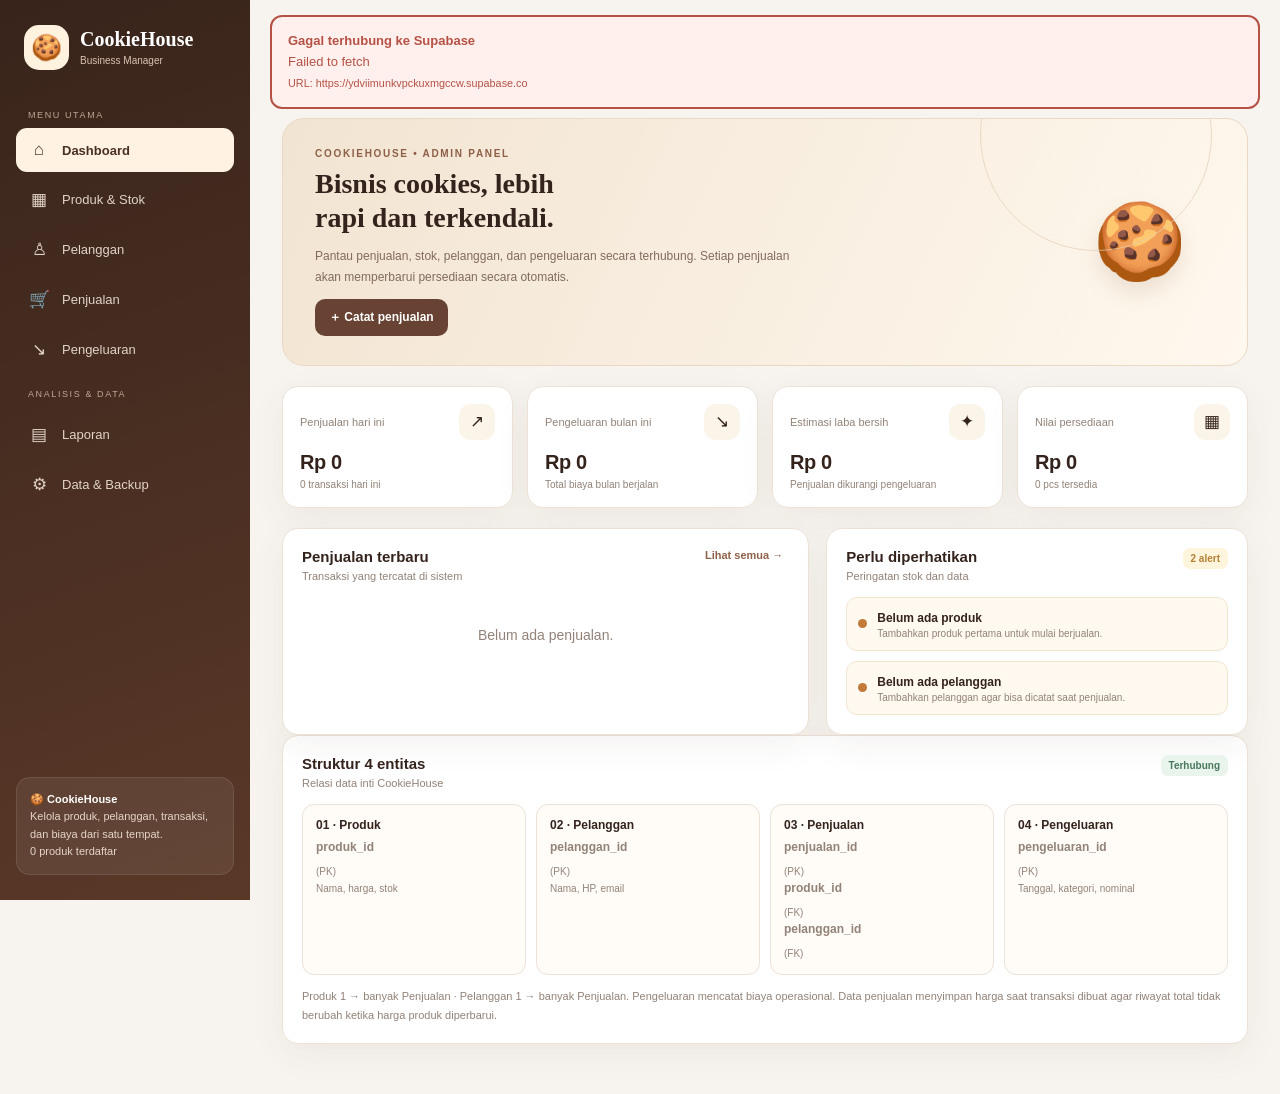
==== commit 1f09c371: "Update index.html" ====
--- a/index.html
+++ b/index.html
@@ -1,17 +1,9 @@
-
 <!DOCTYPE html>
 <html lang="id">
 <head>
 <meta charset="UTF-8"><meta name="viewport" content="width=device-width,initial-scale=1">
 <title>CookieHouse | Business Manager</title>
-<style>
-@import url('https://fonts.googleapis.com/css2?family=DM+Sans:wght@400;500;600;700&family=Playfair+Display:wght@600;700&display=swap');
-:root{--ink:#34231c;--brown:#684333;--brown2:#8e6048;--cream:#fbf4e9;--paper:#fffdf9;--bg:#f7f4ef;--muted:#928278;--line:#ece2d7;--green:#47785d;--greenbg:#e9f4ec;--red:#b55245;--redbg:#fff0ed;--gold:#b68135;--goldbg:#fff4dc;--shadow:0 10px 35px #4a2c2010}
-*{box-sizing:border-box}body{margin:0;background:var(--bg);color:var(--ink);font-family:'DM Sans',sans-serif;font-size:14px}button,input,select,textarea{font:inherit}button{cursor:pointer}.layout{min-height:100vh}.sidebar{width:250px;position:fixed;inset:0 auto 0 0;background:linear-gradient(160deg,#38241b,#5a3828);color:#fff;padding:25px 16px;display:flex;flex-direction:column;z-index:10}.brand{display:flex;align-items:center;gap:11px;padding:0 8px 28px}.brand-icon{width:45px;height:45px;background:#fff2df;border-radius:15px;display:grid;place-items:center;font-size:25px}.brand h2{font:700 20px 'Playfair Display',serif;margin:0}.brand small{font-size:10px;color:#d9c4b3}.nav-label{font-size:9px;letter-spacing:1.6px;color:#c2a795;padding:12px 12px 8px}.nav{display:grid;gap:5px}.nav button{display:flex;align-items:center;gap:12px;border:0;background:transparent;color:#e2d3c8;padding:12px;border-radius:11px;text-align:left;font-size:13px}.nav button span:first-child{font-size:17px;width:22px;text-align:center}.nav button:hover,.nav button.active{background:#fff2e2;color:#493023;font-weight:700}.side-bottom{margin-top:auto;background:#ffffff12;border:1px solid #ffffff18;border-radius:14px;padding:13px;font-size:11px;color:#e5d5c8;line-height:1.6}.side-bottom b{color:white}.main{margin-left:250px;padding:27px 32px 50px;max-width:1700px}.topbar{display:flex;align-items:center;justify-content:space-between;gap:15px;margin-bottom:25px}.eyebrow{font-size:10px;letter-spacing:1.7px;color:var(--brown2);font-weight:700;text-transform:uppercase}.topbar h1{font:700 29px 'Playfair Display',serif;margin:4px 0}.subtitle{color:var(--muted);font-size:12px}.top-actions{display:flex;gap:9px;align-items:center}.date-chip{background:white;border:1px solid var(--line);border-radius:10px;padding:10px 12px;color:var(--brown);font-size:12px}.page{display:none}.page.active{display:block}.hero{position:relative;overflow:hidden;background:linear-gradient(115deg,#f2e4d2,#fff8ee);border:1px solid #ead8c4;border-radius:22px;padding:29px 32px;display:flex;justify-content:space-between;align-items:center;margin-bottom:20px;min-height:165px}.hero h2{font:700 28px/1.2 'Playfair Display',serif;margin:8px 0}.hero p{color:#816b5d;font-size:12px;max-width:480px;line-height:1.7}.hero-art{font-size:75px;filter:drop-shadow(0 10px 10px #70452a20);margin-right:28px}.hero:after{content:"";position:absolute;width:230px;height:230px;border:1px solid #e2cdb5;border-radius:50%;right:35px;top:-100px;opacity:.7}.stats{display:grid;grid-template-columns:repeat(4,minmax(0,1fr));gap:14px;margin-bottom:20px}.stat{background:white;border:1px solid var(--line);border-radius:16px;padding:17px;box-shadow:var(--shadow)}.stat-top{display:flex;justify-content:space-between;align-items:center}.stat-label{font-size:11px;color:var(--muted)}.stat-icon{width:36px;height:36px;border-radius:12px;display:grid;place-items:center;font-size:17px;background:var(--cream)}.stat h3{font-size:20px;margin:11px 0 5px;letter-spacing:-.4px}.stat-foot{font-size:10px;color:var(--muted)}.green{color:var(--green)}.red{color:var(--red)}.gold{color:var(--gold)}.dash-grid{display:grid;grid-template-columns:1.25fr 1fr;gap:17px}.card{background:white;border:1px solid var(--line);border-radius:16px;padding:19px;box-shadow:var(--shadow);min-width:0}.card-head{display:flex;justify-content:space-between;align-items:flex-start;gap:12px;margin-bottom:15px}.card-head h3{margin:0;font-size:15px}.card-head p{margin:5px 0 0;color:var(--muted);font-size:11px}.link-btn{background:transparent;border:0;color:var(--brown2);font-weight:700;font-size:11px}.section-head{display:flex;align-items:center;justify-content:space-between;gap:15px;margin-bottom:17px}.section-head h2{font:700 25px 'Playfair Display',serif;margin:0}.section-head p{margin:5px 0 0;color:var(--muted);font-size:12px}.btn{border:0;border-radius:10px;padding:10px 14px;font-size:12px;font-weight:700;display:inline-flex;align-items:center;justify-content:center;gap:7px;white-space:nowrap}.btn-primary{background:var(--brown);color:white}.btn-primary:hover{background:#4c3023}.btn-light{background:white;border:1px solid var(--line);color:var(--brown)}.btn-danger{background:var(--redbg);color:var(--red)}.btn-sm{padding:6px 9px;font-size:10px;border-radius:7px}.toolbar{display:flex;gap:9px;align-items:center;flex-wrap:wrap;margin-bottom:13px}.search{position:relative;flex:1;min-width:180px}.search input{width:100%;padding:11px 13px 11px 35px;border:1px solid var(--line);border-radius:10px;background:white;outline:none}.search:before{content:'⌕';position:absolute;left:13px;top:7px;font-size:21px;color:var(--muted)}.toolbar select,.toolbar input[type=date]{padding:10px 11px;border:1px solid var(--line);border-radius:10px;background:white;color:var(--ink);font-size:12px}.table-wrap{overflow:auto;border:1px solid var(--line);border-radius:12px}table{border-collapse:collapse;width:100%;min-width:660px}th{text-align:left;background:#fbf7f1;color:#857568;padding:12px;font-size:10px;text-transform:uppercase;letter-spacing:.5px;white-space:nowrap}td{padding:12px;border-top:1px solid #f1eae2;font-size:12px;vertical-align:middle}tbody tr:hover{background:#fffcf7}.td-main{font-weight:700}.td-sub{font-size:10px;color:var(--muted);margin-top:3px}.actions{display:flex;gap:5px;white-space:nowrap}.badge{display:inline-block;border-radius:7px;padding:5px 8px;font-size:10px;font-weight:700;background:var(--cream);color:var(--brown)}.badge.green{background:var(--greenbg);color:var(--green)}.badge.red{background:var(--redbg);color:var(--red)}.badge.gold{background:var(--goldbg);color:var(--gold)}.empty{text-align:center;padding:30px;color:var(--muted)}.product-grid{display:grid;grid-template-columns:repeat(3,minmax(0,1fr));gap:14px}.product-card{background:white;border:1px solid var(--line);border-radius:16px;padding:17px}.product-emoji{width:100%;height:100px;background:var(--cream);border-radius:12px;display:grid;place-items:center;font-size:42px;margin-bottom:13px}.product-card h3{font-size:14px;margin:0 0 5px}.product-card p{font-size:11px;color:var(--muted);margin:0 0 14px}.product-meta{display:flex;justify-content:space-between;align-items:center;gap:8px}.product-price{font-weight:700}.stock-meter{height:5px;background:#f1e8de;border-radius:5px;margin:12px 0 7px;overflow:hidden}.stock-meter span{display:block;height:100%;background:#78936e;border-radius:5px}.stock-meter span.low{background:#c76d59}.mini-note{font-size:10px;color:var(--muted)}.alert-list{display:grid;gap:10px}.alert-item{display:flex;align-items:center;gap:10px;background:#fff9ef;border:1px solid #f2e5d0;padding:11px;border-radius:11px}.alert-dot{width:9px;height:9px;background:#c27a39;border-radius:50%;flex-shrink:0}.alert-item strong{font-size:12px}.alert-item small{display:block;color:var(--muted);font-size:10px;margin-top:3px}.recent-list{display:grid;gap:0}.recent-item{display:flex;justify-content:space-between;gap:12px;padding:12px 0;border-bottom:1px solid #f2ece5}.recent-item:last-child{border-bottom:0}.recent-item strong{font-size:12px}.recent-item small{display:block;color:var(--muted);font-size:10px;margin-top:4px}.money{font-weight:700;white-space:nowrap;font-size:12px}.entity-map{display:grid;grid-template-columns:repeat(4,minmax(0,1fr));gap:10px}.entity{border:1px solid var(--line);background:#fffcf8;border-radius:12px;padding:13px}.entity b{font-size:12px;display:block;margin-bottom:6px}.entity small{font-size:10px;color:var(--muted);line-height:1.5}.rel-note{font-size:11px;color:var(--muted);line-height:1.7;margin-top:12px}.report-grid{display:grid;grid-template-columns:1fr 1fr;gap:15px}.bar-row{display:grid;grid-template-columns:105px 1fr 80px;align-items:center;gap:10px;margin:13px 0;font-size:11px}.bar-track{height:9px;border-radius:10px;background:#f3ece4;overflow:hidden}.bar-track span{display:block;height:100%;background:#967057;border-radius:10px}.modal{display:none;position:fixed;inset:0;background:#26170fb0;z-index:30;align-items:center;justify-content:center;padding:18px}.modal.show{display:flex}.modal-box{width:100%;max-width:560px;max-height:92vh;overflow:auto;background:var(--paper);border-radius:19px;padding:24px;box-shadow:0 25px 80px #0003}.modal-head{display:flex;justify-content:space-between;align-items:flex-start;margin-bottom:20px}.modal-head h2{font:700 23px 'Playfair Display',serif;margin:0}.modal-head p{font-size:11px;color:var(--muted);margin:5px 0 0}.close{border:0;background:var(--cream);border-radius:8px;padding:7px 10px;color:var(--brown)}.form-grid{display:grid;grid-template-columns:1fr 1fr;gap:12px}.field{margin-bottom:13px}.field label{display:block;font-size:11px;font-weight:700;margin-bottom:6px}.field input,.field select,.field textarea{width:100%;padding:11px;border:1px solid var(--line);border-radius:9px;background:white;outline:none;color:var(--ink)}.field input:focus,.field select:focus,.field textarea:focus{border-color:#b18b70;box-shadow:0 0 0 3px #b18b7018}.field small{display:block;font-size:10px;color:var(--muted);margin-top:5px}.modal-actions{display:flex;gap:8px;margin-top:8px}.modal-actions .btn{flex:1}.toast{position:fixed;right:22px;bottom:22px;background:#34231c;color:white;padding:13px 17px;border-radius:12px;box-shadow:var(--shadow);font-size:12px;z-index:50;display:none;max-width:350px}.toast.show{display:block}.footer-note{font-size:10px;color:var(--muted);margin-top:13px}.mobile-toggle{display:none}
-@media(max-width:1100px){.main{padding:23px}.stats{grid-template-columns:repeat(2,minmax(0,1fr))}.product-grid{grid-template-columns:repeat(2,minmax(0,1fr))}.entity-map{grid-template-columns:repeat(2,minmax(0,1fr))}}
-@media(max-width:760px){.sidebar{width:68px;padding:18px 7px}.brand{padding:0 0 24px;justify-content:center}.brand-text,.nav-label,.nav button .navtext,.side-bottom{display:none}.nav button{justify-content:center;padding:13px 5px}.nav button span:first-child{width:auto}.main{margin-left:68px;padding:17px 13px 35px}.topbar h1{font-size:24px}.date-chip{display:none}.hero{padding:21px;min-height:140px}.hero h2{font-size:22px}.hero-art{font-size:48px;margin:0}.hero:after{right:-80px}.stats{gap:9px}.stat{padding:13px}.stat h3{font-size:16px}.dash-grid,.report-grid{grid-template-columns:1fr}.section-head{align-items:flex-start;flex-direction:column}.product-grid{grid-template-columns:1fr 1fr}.entity-map{grid-template-columns:1fr 1fr}.form-grid{grid-template-columns:1fr}.top-actions .btn-light{display:none}}
-@media(max-width:430px){.product-grid{grid-template-columns:1fr}.stats{grid-template-columns:1fr 1fr}.stat h3{font-size:14px}.hero-art{display:none}.entity-map{grid-template-columns:1fr 1fr}}
-</style>
+<link rel="stylesheet" href="style.css">
 </head>
 <body>
 <div class="layout">
@@ -104,236 +96,5 @@
 
 <div class="modal" id="modal"><div class="modal-box"><div class="modal-head"><div><h2 id="modalTitle">Tambah data</h2><p id="modalDesc">Isi data dengan benar.</p></div><button class="close" onclick="closeForm()">✕</button></div><form id="dataForm"><div id="fields"></div><div class="modal-actions"><button type="button" class="btn btn-light" onclick="closeForm()">Batal</button><button type="submit" class="btn btn-primary">Simpan data</button></div></form></div></div>
 <div class="toast" id="toast"></div>
-<script>
-// Konfigurasi Supabase. Publishable key aman dipakai di sisi client,
-// asalkan Row Level Security aktif (lihat backend/schema.sql).
-window.COOKIEHOUSE_CONFIG = {
-  url: 'https://bxkksyumysustlqyagqd.supabase.co',
-  key: 'sb_publishable_9NQjWmbM341U4DkC0LIy7Q_GDWoyyUy'
-};
-
-// Lapisan data: memanggil Supabase (PostgREST) lewat fetch.
-// Aplikasi memakai camelCase, database memakai snake_case; dipetakan di sini.
-(function () {
-  const CFG = window.COOKIEHOUSE_CONFIG;
-  const TABLES = ['produk', 'pelanggan', 'penjualan', 'pengeluaran'];
-
-  async function sb(path, { method = 'GET', body, returning = false } = {}) {
-    const headers = { apikey: CFG.key, 'Content-Type': 'application/json' };
-    if (returning) headers.Prefer = 'return=representation';
-    const res = await fetch(`${CFG.url}/rest/v1/${path}`, {
-      method, headers, body: body === undefined ? undefined : JSON.stringify(body)
-    });
-    const text = await res.text();
-    let data = null;
-    try { data = text ? JSON.parse(text) : null; } catch (e) { data = null; }
-    if (!res.ok) throw new Error((data && (data.message || data.hint)) || res.statusText || 'Request gagal');
-    return data;
-  }
-
-  const num = (v) => (v === null || v === undefined ? v : Number(v));
-
-  const map = {
-    produk: {
-      from: (r) => ({ id: num(r.id), nama: r.nama, kategori: r.kategori, harga: num(r.harga), stok: num(r.stok), minStok: num(r.min_stok), emoji: r.emoji }),
-      to: (o) => ({ nama: o.nama, kategori: o.kategori, harga: o.harga, stok: o.stok, min_stok: o.minStok, emoji: o.emoji })
-    },
-    pelanggan: {
-      from: (r) => ({ id: num(r.id), nama: r.nama, hp: r.hp || '', email: r.email || '', alamat: r.alamat || '' }),
-      to: (o) => ({ nama: o.nama, hp: o.hp, email: o.email, alamat: o.alamat })
-    },
-    penjualan: {
-      from: (r) => ({ id: num(r.id), tanggal: r.tanggal, pelangganId: num(r.pelanggan_id), produkId: num(r.produk_id), qty: num(r.qty), harga: num(r.harga), total: num(r.total), metode: r.metode, catatan: r.catatan || '' }),
-      to: (o) => ({ tanggal: o.tanggal, pelanggan_id: o.pelangganId, produk_id: o.produkId, qty: o.qty, harga: o.harga, metode: o.metode, catatan: o.catatan || '' })
-    },
-    pengeluaran: {
-      from: (r) => ({ id: num(r.id), tanggal: r.tanggal, keterangan: r.keterangan, kategori: r.kategori, nominal: num(r.nominal), metode: r.metode }),
-      to: (o) => ({ tanggal: o.tanggal, keterangan: o.keterangan, kategori: o.kategori, nominal: o.nominal, metode: o.metode })
-    }
-  };
-
-  window.api = {
-    async loadAll() {
-      const rows = await Promise.all(TABLES.map((t) => sb(`${t}?select=*&order=id.asc`)));
-      const db = {};
-      TABLES.forEach((t, i) => { db[t] = rows[i].map(map[t].from); });
-      return db;
-    },
-    insert: (type, obj) => sb(type, { method: 'POST', body: map[type].to(obj) }),
-    // JSON.stringify membuang field undefined, jadi update parsial (mis. hanya stok) aman
-    update: (type, id, obj) => sb(`${type}?id=eq.${Number(id)}`, { method: 'PATCH', body: map[type].to(obj) }),
-    remove: (type, id) => sb(`${type}?id=eq.${Number(id)}`, { method: 'DELETE' }),
-
-    // Hapus semua data. Penjualan dulu agar stok dikembalikan oleh trigger.
-    async clearAll() {
-      for (const t of ['penjualan', 'pengeluaran', 'pelanggan', 'produk']) {
-        await sb(`${t}?id=gt.0`, { method: 'DELETE' });
-      }
-    },
-
-    // Pulihkan dari backup JSON. ID baru dibuat database, relasi dipetakan ulang.
-    async restoreAll(d) {
-      await this.clearAll();
-      const sold = {};
-      d.penjualan.forEach((s) => { sold[s.produkId] = (sold[s.produkId] || 0) + Number(s.qty || 0); });
-
-      // stok awal = stok backup + jumlah terjual, karena trigger akan mengurangi saat penjualan dimasukkan
-      const prodRows = d.produk.map((p) => map.produk.to(Object.assign({}, p, { stok: Number(p.stok) + (sold[p.id] || 0) })));
-      const newProd = prodRows.length ? await sb('produk', { method: 'POST', body: prodRows, returning: true }) : [];
-      const pm = {}; d.produk.forEach((p, i) => { pm[p.id] = newProd[i].id; });
-
-      const custRows = d.pelanggan.map((c) => map.pelanggan.to(c));
-      const newCust = custRows.length ? await sb('pelanggan', { method: 'POST', body: custRows, returning: true }) : [];
-      const cm = {}; d.pelanggan.forEach((c, i) => { cm[c.id] = newCust[i].id; });
-
-      const exp = d.pengeluaran.map((x) => map.pengeluaran.to(x));
-      if (exp.length) await sb('pengeluaran', { method: 'POST', body: exp });
-
-      const sales = d.penjualan.filter((s) => pm[s.produkId]).map((s) =>
-        map.penjualan.to(Object.assign({}, s, { produkId: pm[s.produkId], pelangganId: cm[s.pelangganId] || null })));
-      if (sales.length) await sb('penjualan', { method: 'POST', body: sales });
-    }
-  };
-})();
-
-
-// ===== Logika & tampilan aplikasi =====
-const todayISO=()=>new Date().toLocaleDateString('en-CA');
-const dateNow=todayISO();
-let db={produk:[],pelanggan:[],penjualan:[],pengeluaran:[]}, formType='', editingId=null;
-async function refresh(){db=await api.loadAll();renderAll()}
-async function run(job,okMsg){try{await job();await refresh();if(okMsg)toast(okMsg);return true}catch(e){console.error(e);toast('Gagal: '+(e.message||e));return false}}
-async function init(){renderAll();try{await refresh()}catch(e){console.error(e);toast('Gagal terhubung ke Supabase: '+(e.message||e))}}
-const rupiah=n=>new Intl.NumberFormat('id-ID',{style:'currency',currency:'IDR',maximumFractionDigits:0}).format(Number(n)||0);
-const esc=s=>String(s??'').replace(/[&<>"']/g,c=>({'&':'&amp;','<':'&lt;','>':'&gt;','"':'&quot;',"'":'&#39;'}[c]));
-const idLabel=(type,id)=>({produk:'PR',pelanggan:'PL',penjualan:'PJ',pengeluaran:'PG'}[type])+String(id).padStart(4,'0');
-const byId=(type,id)=>db[type].find(x=>x.id===Number(id));
-const totalSale=x=>Number(x.total??(x.qty*x.harga));
-function toast(msg){const t=document.getElementById('toast');t.textContent=msg;t.classList.add('show');clearTimeout(window._toastTimer);window._toastTimer=setTimeout(()=>t.classList.remove('show'),2800)}
-function showPage(id,el){document.querySelectorAll('.page').forEach(p=>p.classList.toggle('active',p.id===id));document.querySelectorAll('.nav button[data-page]').forEach(b=>b.classList.toggle('active',b.dataset.page===id));const titles={dashboard:['Dashboard','Ringkasan bisnis CookieHouse hari ini.'],produk:['Produk & Persediaan','Kelola katalog, harga, dan stok.'],pelanggan:['Pelanggan','Database pelanggan CookieHouse.'],penjualan:['Penjualan','Transaksi terhubung ke produk dan pelanggan.'],pengeluaran:['Pengeluaran','Catatan biaya operasional bisnis.'],laporan:['Laporan Bisnis','Analisis performa bisnis CookieHouse.'],pengaturan:['Data & Backup','Kelola backup dan data database.']};document.getElementById('pageTitle').textContent=titles[id][0];document.getElementById('pageSubtitle').textContent=titles[id][1];renderAll()}
-function nextId(type){return Math.max(0,...db[type].map(x=>Number(x.id)||0))+1}
-function emptyRow(n,msg='Belum ada data.'){return `<tr><td colspan="${n}" class="empty">${msg}</td></tr>`}
-function actionButtons(type,id){return `<div class="actions"><button class="btn btn-light btn-sm" onclick="editData('${type}',${id})">Edit</button><button class="btn btn-danger btn-sm" onclick="deleteData('${type}',${id})">Hapus</button></div>`}
-function monthKey(d){return String(d||'').slice(0,7)}
-function renderDashboard(){
- const sales=db.penjualan.reduce((s,x)=>s+totalSale(x),0), expenses=db.pengeluaran.reduce((s,x)=>s+Number(x.nominal),0);
- const todaySales=db.penjualan.filter(x=>x.tanggal===dateNow), monthExp=db.pengeluaran.filter(x=>monthKey(x.tanggal)===dateNow.slice(0,7)).reduce((s,x)=>s+Number(x.nominal),0);
- const stockUnits=db.produk.reduce((s,p)=>s+Number(p.stok),0),stockVal=db.produk.reduce((s,p)=>s+Number(p.stok)*Number(p.harga),0);
- document.getElementById('todaySales').textContent=rupiah(todaySales.reduce((s,x)=>s+totalSale(x),0));document.getElementById('todaySalesCount').textContent=todaySales.length+' transaksi hari ini';
- document.getElementById('monthExpense').textContent=rupiah(monthExp);document.getElementById('netProfit').textContent=rupiah(sales-expenses);document.getElementById('stockValue').textContent=rupiah(stockVal);document.getElementById('stockUnits').textContent=stockUnits+' pcs tersedia';
- document.getElementById('recentSales').innerHTML=db.penjualan.slice().sort((a,b)=>(b.tanggal+b.id)-(a.tanggal+a.id)).slice(0,5).map(s=>{let c=byId('pelanggan',s.pelangganId),p=byId('produk',s.produkId);return `<div class="recent-item"><div><strong>${esc(c?.nama||'Pelanggan tidak tersedia')}</strong><small>${esc(p?.nama||'Produk tidak tersedia')} · ${esc(s.tanggal)} · ${s.qty} pcs</small></div><div class="money green">${rupiah(totalSale(s))}</div></div>`}).join('')||'<div class="empty">Belum ada penjualan.</div>';
- const low=db.produk.filter(p=>p.stok<=p.minStok),out=db.produk.filter(p=>p.stok===0),alerts=[];
- out.forEach(p=>alerts.push({title:p.nama,desc:'Stok habis · perlu restock segera'}));low.filter(p=>p.stok>0).forEach(p=>alerts.push({title:p.nama,desc:`Stok tinggal ${p.stok} pcs · batas minimum ${p.minStok}`}));if(!db.produk.length)alerts.push({title:'Belum ada produk',desc:'Tambahkan produk pertama untuk mulai berjualan.'});if(!db.pelanggan.length)alerts.push({title:'Belum ada pelanggan',desc:'Tambahkan pelanggan agar bisa dicatat saat penjualan.'});
- document.getElementById('alertCount').textContent=alerts.length+' alert';document.getElementById('alerts').innerHTML=alerts.slice(0,5).map(a=>`<div class="alert-item"><span class="alert-dot"></span><div><strong>${esc(a.title)}</strong><small>${esc(a.desc)}</small></div></div>`).join('')||'<div class="empty">✨ Semua aman, tidak ada peringatan stok.</div>';
-}
-function renderProducts(){
- const q=(document.getElementById('searchProduk')?.value||'').toLowerCase(),filter=document.getElementById('filterStok')?.value||'';
- const arr=db.produk.filter(p=>(p.nama+' '+p.id+' '+p.kategori).toLowerCase().includes(q)).filter(p=>filter==='low'?p.stok<=p.minStok:filter==='available'?p.stok>p.minStok:filter==='empty'?p.stok===0:true);
- document.getElementById('productGrid').innerHTML=arr.map(p=>{const pct=Math.min(100,p.minStok>0?p.stok/Math.max(p.minStok*3,p.stok)*100:100);const stockClass=p.stok<=p.minStok?'low':'';return `<div class="product-card"><div class="product-emoji">${esc(p.emoji||'🍪')}</div><div class="td-sub">${idLabel('produk',p.id)} · ${esc(p.kategori||'Lainnya')}</div><h3>${esc(p.nama)}</h3><p>Harga jual per pcs</p><div class="product-meta"><span class="product-price">${rupiah(p.harga)}</span><span class="badge ${p.stok===0?'red':p.stok<=p.minStok?'gold':'green'}">${p.stok} pcs</span></div><div class="stock-meter"><span class="${stockClass}" style="width:${pct}%"></span></div><div class="product-meta"><span class="mini-note">Min. stok ${p.minStok} pcs</span><div class="actions"><button class="btn btn-light btn-sm" onclick="openStockAdjust(${p.id})">± Stok</button><button class="btn btn-light btn-sm" onclick="editData('produk',${p.id})">Edit</button><button class="btn btn-danger btn-sm" onclick="deleteData('produk',${p.id})">Hapus</button></div></div></div>`}).join('')||'<div class="card empty">Produk tidak ditemukan.</div>';
-}
-function renderCustomers(){
- const q=(document.getElementById('searchPelanggan')?.value||'').toLowerCase();
- const arr=db.pelanggan.filter(c=>(c.nama+' '+c.hp+' '+c.email+' '+c.id).toLowerCase().includes(q));
- document.getElementById('customerRows').innerHTML=arr.map(c=>{const ss=db.penjualan.filter(s=>s.pelangganId===c.id);return `<tr><td><span class="badge">${idLabel('pelanggan',c.id)}</span></td><td><div class="td-main">${esc(c.nama)}</div><div class="td-sub">${esc(c.alamat||'Alamat belum diisi')}</div></td><td>${esc(c.hp)}<div class="td-sub">${esc(c.email||'-')}</div></td><td>${ss.length} transaksi</td><td class="td-main">${rupiah(ss.reduce((s,x)=>s+totalSale(x),0))}</td><td>${actionButtons('pelanggan',c.id)}</td></tr>`}).join('')||emptyRow(6,'Pelanggan tidak ditemukan.');
-}
-function renderSales(){
- const q=(document.getElementById('searchPenjualan')?.value||'').toLowerCase(),from=document.getElementById('salesFrom')?.value||'',to=document.getElementById('salesTo')?.value||'';
- const arr=db.penjualan.filter(s=>{const p=byId('produk',s.produkId),c=byId('pelanggan',s.pelangganId);return (idLabel('penjualan',s.id)+' '+(p?.nama||'')+' '+(c?.nama||'')+' '+s.tanggal).toLowerCase().includes(q)&&(!from||s.tanggal>=from)&&(!to||s.tanggal<=to)}).slice().sort((a,b)=>b.id-a.id);
- document.getElementById('salesRows').innerHTML=arr.map(s=>{const p=byId('produk',s.produkId),c=byId('pelanggan',s.pelangganId);return `<tr><td><span class="badge">${idLabel('penjualan',s.id)}</span></td><td>${esc(s.tanggal)}</td><td><div class="td-main">${esc(c?.nama||'Pelanggan dihapus')}</div><div class="td-sub">${esc(s.metode||'Cash')}</div></td><td>${esc(p?.nama||'Produk dihapus')}</td><td>${s.qty}</td><td>${rupiah(s.harga)}</td><td class="td-main">${rupiah(totalSale(s))}</td><td>${actionButtons('penjualan',s.id)}</td></tr>`}).join('')||emptyRow(8,'Tidak ada transaksi yang cocok.');
-}
-function clearSalesFilter(){['searchPenjualan','salesFrom','salesTo'].forEach(id=>document.getElementById(id).value='');renderSales()}
-function renderExpenses(){
- const q=(document.getElementById('searchPengeluaran')?.value||'').toLowerCase();
- const arr=db.pengeluaran.filter(x=>(x.keterangan+' '+x.kategori+' '+x.id+' '+x.tanggal).toLowerCase().includes(q)).slice().sort((a,b)=>b.id-a.id);
- document.getElementById('expenseRows').innerHTML=arr.map(x=>`<tr><td><span class="badge">${idLabel('pengeluaran',x.id)}</span></td><td>${esc(x.tanggal)}</td><td><div class="td-main">${esc(x.keterangan)}</div><div class="td-sub">${esc(x.metode||'Cash')}</div></td><td><span class="badge">${esc(x.kategori)}</span></td><td class="td-main red">${rupiah(x.nominal)}</td><td>${actionButtons('pengeluaran',x.id)}</td></tr>`).join('')||emptyRow(6,'Belum ada pengeluaran.');
-}
-function renderReports(){
- const sales=db.penjualan.reduce((s,x)=>s+totalSale(x),0),expenses=db.pengeluaran.reduce((s,x)=>s+Number(x.nominal),0);
- document.getElementById('reportSales').textContent=rupiah(sales);document.getElementById('reportSaleCount').textContent=db.penjualan.length+' transaksi';document.getElementById('reportExpenses').textContent=rupiah(expenses);document.getElementById('reportProfit').textContent=rupiah(sales-expenses);document.getElementById('avgSale').textContent=rupiah(db.penjualan.length?sales/db.penjualan.length:0);
- const prodStats=db.produk.map(p=>({name:p.nama,qty:db.penjualan.filter(s=>s.produkId===p.id).reduce((sum,s)=>sum+s.qty,0)})).sort((a,b)=>b.qty-a.qty).slice(0,5),maxP=Math.max(1,...prodStats.map(x=>x.qty));
- document.getElementById('topProducts').innerHTML=prodStats.map(x=>`<div class="bar-row"><span>${esc(x.name)}</span><div class="bar-track"><span style="width:${x.qty/maxP*100}%"></span></div><b>${x.qty} pcs</b></div>`).join('')||'<div class="empty">Belum ada data.</div>';
- const custStats=db.pelanggan.map(c=>({name:c.nama,total:db.penjualan.filter(s=>s.pelangganId===c.id).reduce((sum,s)=>sum+totalSale(s),0)})).sort((a,b)=>b.total-a.total).slice(0,5),maxC=Math.max(1,...custStats.map(x=>x.total));
- document.getElementById('topCustomers').innerHTML=custStats.map(x=>`<div class="bar-row"><span>${esc(x.name)}</span><div class="bar-track"><span style="width:${x.total/maxC*100}%"></span></div><b>${rupiah(x.total)}</b></div>`).join('')||'<div class="empty">Belum ada data.</div>';
- const cats={};db.pengeluaran.forEach(x=>cats[x.kategori]=(cats[x.kategori]||0)+Number(x.nominal));const entries=Object.entries(cats).sort((a,b)=>b[1]-a[1]),maxE=Math.max(1,...entries.map(x=>x[1]));
- document.getElementById('expenseBreakdown').innerHTML=entries.map(([k,v])=>`<div class="bar-row"><span>${esc(k)}</span><div class="bar-track"><span style="width:${v/maxE*100}%"></span></div><b>${rupiah(v)}</b></div>`).join('')||'<div class="empty">Belum ada pengeluaran.</div>';
-}
-function renderSettings(){document.getElementById('sideProductCount').textContent=db.produk.length+' produk terdaftar';document.getElementById('dbStatus').innerHTML=[['Produk',db.produk.length],['Pelanggan',db.pelanggan.length],['Penjualan',db.penjualan.length],['Pengeluaran',db.pengeluaran.length]].map(([n,v])=>`<div class="entity"><b>${n}</b><small>${v} data tersimpan<br>di Supabase</small></div>`).join('')}
-function renderAll(){renderDashboard();renderProducts();renderCustomers();renderSales();renderExpenses();renderReports();renderSettings()}
-const input=(id,label,type='text',extra='')=>`<div class="field"><label for="f_${id}">${label}</label><input id="f_${id}" name="${id}" type="${type}" ${extra} required></div>`;
-const select=(id,label,opts)=>`<div class="field"><label for="f_${id}">${label}</label><select id="f_${id}" name="${id}" required>${opts}</select></div>`;
-function openForm(type,data=null){
- formType=type;editingId=data?.id??null;
- const names={produk:'Produk',pelanggan:'Pelanggan',penjualan:'Penjualan',pengeluaran:'Pengeluaran'};
- document.getElementById('modalTitle').textContent=(data?'Edit ':'Tambah ')+names[type];
- document.getElementById('modalDesc').textContent=type==='penjualan'?'Pilih produk dan pelanggan yang sudah terdaftar.': 'Pastikan informasi yang dimasukkan sudah benar.';
- let f='';
- if(type==='produk')f=input('nama','Nama produk')+`<div class="form-grid">${input('kategori','Kategori')}${select('emoji','Ikon produk',['🍪','❤️','🍵','🍯','🥜','🧁','🍫'].map(e=>`<option value="${e}">${e}</option>`).join(''))}</div><div class="form-grid">${input('harga','Harga jual (Rp)','number','min="0" step="1"')}${input('stok','Stok awal (pcs)','number','min="0" step="1"')}</div>${input('minStok','Batas minimum stok','number','min="0" step="1')}`;
- if(type==='pelanggan')f=input('nama','Nama pelanggan')+`<div class="form-grid">${input('hp','Nomor HP','tel')}${input('email','Email','email')}</div>`+input('alamat','Kota / alamat','text');
- if(type==='penjualan'){
-  if(!db.produk.length||!db.pelanggan.length){toast('Tambahkan produk dan pelanggan terlebih dahulu.');return}
-  f=input('tanggal','Tanggal penjualan','date')+select('pelangganId','Pelanggan',db.pelanggan.map(c=>`<option value="${c.id}">${esc(c.nama)} · ${idLabel('pelanggan',c.id)}</option>`).join(''))+select('produkId','Produk',db.produk.map(p=>`<option value="${p.id}">${esc(p.nama)} · ${rupiah(p.harga)} · stok ${p.stok}</option>`).join(''))+`<div class="form-grid">${input('qty','Jumlah terjual (pcs)','number','min="1" step="1"')}${select('metode','Metode pembayaran',['Cash','QRIS','Transfer','Debit'].map(x=>`<option>${x}</option>`).join(''))}</div><div class="field"><label>Ringkasan harga</label><div id="salePreview" class="badge">Pilih produk dan jumlah untuk menghitung total.</div><small>Harga transaksi disimpan sebagai snapshot, sehingga riwayat tetap sama jika harga katalog berubah.</small></div><div class="field"><label for="f_catatan">Catatan (opsional)</label><input id="f_catatan" name="catatan" placeholder="Contoh: pesanan khusus"></div>`;
- }
- if(type==='pengeluaran')f=input('tanggal','Tanggal','date')+input('keterangan','Keterangan')+select('kategori','Kategori',['Bahan baku','Kemasan','Operasional','Transportasi','Gaji','Lainnya'].map(x=>`<option>${x}</option>`).join())+`<div class="form-grid">${input('nominal','Nominal (Rp)','number','min="1" step="1"')}${select('metode','Metode pembayaran',['Cash','QRIS','Transfer','Debit'].map(x=>`<option>${x}</option>`).join())}</div>`;
- document.getElementById('fields').innerHTML=f;
- if(data)Object.entries(data).forEach(([k,v])=>{const el=document.getElementById('f_'+k);if(el)el.value=v});
- else{const d=document.getElementById('f_tanggal');if(d)d.value=dateNow;const e=document.getElementById('f_emoji');if(e)e.value='🍪';const m=document.getElementById('f_minStok');if(m)m.value=5}
- if(type==='penjualan'){
-  const updatePreview=()=>{const p=byId('produk',document.getElementById('f_produkId')?.value),qty=Number(document.getElementById('f_qty')?.value||0);const el=document.getElementById('salePreview');if(el)el.textContent=p?`${rupiah(p.harga)} × ${qty||0} = ${rupiah(p.harga*(qty||0))} · Stok tersedia: ${p.stok}`:''};
-  document.getElementById('f_produkId').addEventListener('change',updatePreview);document.getElementById('f_qty').addEventListener('input',updatePreview);updatePreview();
- }
- document.getElementById('modal').classList.add('show');
-}
-function closeForm(){document.getElementById('modal').classList.remove('show');document.getElementById('dataForm').reset();editingId=null}
-function editData(type,id){const d=byId(type,id);if(!d)return;if(type==='penjualan'){toast('Untuk menjaga stok akurat, edit transaksi penjualan melalui hapus lalu catat ulang.');return}openForm(type,{...d})}
-async function deleteData(type,id){
- const x=byId(type,id);if(!x)return;
- if(type==='produk'&&db.penjualan.some(s=>s.produkId===id)){toast('Produk masih dipakai dalam riwayat penjualan. Hapus transaksi terkait terlebih dahulu.');return}
- if(type==='pelanggan'&&db.penjualan.some(s=>s.pelangganId===id)){toast('Pelanggan masih terhubung dengan penjualan. Riwayat transaksi perlu dihapus terlebih dahulu.');return}
- if(!confirm(`Hapus ${idLabel(type,id)}? Tindakan ini tidak bisa dibatalkan.`))return;
- await run(()=>api.remove(type,id),'Data berhasil dihapus. Stok disesuaikan jika diperlukan.');
-}
-document.getElementById('dataForm').addEventListener('submit',async e=>{
- e.preventDefault();const v=Object.fromEntries(new FormData(e.target).entries());
- const num=(k)=>Number(v[k]);const eid=editingId,type=formType;
- const save=(obj)=>eid!==null?api.update(type,eid,obj):api.insert(type,obj);
- let job;
- if(type==='produk'){
-  const obj={nama:v.nama.trim(),kategori:v.kategori.trim()||'Lainnya',emoji:v.emoji||'🍪',harga:num('harga'),stok:num('stok'),minStok:num('minStok')};
-  if(!obj.nama||obj.harga<0||obj.stok<0||obj.minStok<0){toast('Periksa nama, harga, dan stok.');return}
-  job=()=>save(obj);
- }else if(type==='pelanggan'){
-  const obj={nama:v.nama.trim(),hp:v.hp.trim(),email:v.email.trim(),alamat:v.alamat.trim()};
-  if(!obj.nama||!obj.hp){toast('Nama dan nomor HP wajib diisi.');return}
-  job=()=>save(obj);
- }else if(type==='pengeluaran'){
-  const obj={tanggal:v.tanggal,keterangan:v.keterangan.trim(),kategori:v.kategori,nominal:num('nominal'),metode:v.metode};
-  if(!obj.tanggal||!obj.keterangan||obj.nominal<=0){toast('Tanggal, keterangan, dan nominal wajib valid.');return}
-  job=()=>save(obj);
- }else if(type==='penjualan'){
-  const pid=num('produkId'),qty=num('qty'),p=byId('produk',pid),cid=num('pelangganId');
-  if(!p||!byId('pelanggan',cid)||!v.tanggal||qty<1||!Number.isInteger(qty)){toast('Data penjualan belum valid.');return}
-  if(p.stok<qty){toast(`Stok ${p.nama} tidak cukup. Tersedia ${p.stok} pcs.`);return}
-  // stok dikurangi otomatis oleh trigger di database
-  job=()=>api.insert('penjualan',{tanggal:v.tanggal,pelangganId:cid,produkId:pid,qty,harga:Number(p.harga),metode:v.metode||'Cash',catatan:(v.catatan||'').trim()});
- }
- closeForm();await run(job,'Data berhasil disimpan dan seluruh ringkasan diperbarui.');
-});
-async function openStockAdjust(id){const p=byId('produk',id);if(!p)return;const raw=prompt(`Penyesuaian stok untuk ${p.nama}\nStok saat ini: ${p.stok} pcs\nMasukkan perubahan stok (contoh: 10 untuk tambah, -3 untuk kurangi):`);if(raw===null)return;const delta=Number(raw);if(!Number.isInteger(delta)||delta===0){toast('Masukkan bilangan bulat selain nol.');return}if(p.stok+delta<0){toast('Stok tidak bisa menjadi negatif.');return}await run(()=>api.update('produk',id,{stok:p.stok+delta}),'Stok berhasil disesuaikan.')}
-function exportCSV(type){
- let rows=[],filename=type;
- if(type==='produk')rows=[['ID','Nama Produk','Kategori','Harga','Stok','Minimum Stok'],...db.produk.map(x=>[idLabel(type,x.id),x.nama,x.kategori,x.harga,x.stok,x.minStok])];
- if(type==='pelanggan')rows=[['ID','Nama','HP','Email','Alamat'],...db.pelanggan.map(x=>[idLabel(type,x.id),x.nama,x.hp,x.email,x.alamat])];
- if(type==='penjualan')rows=[['ID','Tanggal','Pelanggan','Produk','Jumlah','Harga Satuan','Total','Metode'],...db.penjualan.map(x=>[idLabel(type,x.id),x.tanggal,byId('pelanggan',x.pelangganId)?.nama||'',byId('produk',x.produkId)?.nama||'',x.qty,x.harga,totalSale(x),x.metode])];
- if(type==='pengeluaran')rows=[['ID','Tanggal','Keterangan','Kategori','Nominal','Metode'],...db.pengeluaran.map(x=>[idLabel(type,x.id),x.tanggal,x.keterangan,x.kategori,x.nominal,x.metode])];
- if(type==='laporan')rows=[['Jenis','Keterangan','Nilai'],['Penjualan','Total penjualan',db.penjualan.reduce((s,x)=>s+totalSale(x),0)],['Pengeluaran','Total pengeluaran',db.pengeluaran.reduce((s,x)=>s+Number(x.nominal),0)],['Laba estimasi','Penjualan - pengeluaran',db.penjualan.reduce((s,x)=>s+totalSale(x),0)-db.pengeluaran.reduce((s,x)=>s+Number(x.nominal),0)],...db.produk.map(p=>['Produk terjual',p.nama,db.penjualan.filter(s=>s.produkId===p.id).reduce((s,x)=>s+x.qty,0)])];
- const csv=rows.map(r=>r.map(v=>'"'+String(v??'').replace(/"/g,'""')+'"').join(',')).join('\r\n');downloadBlob('\ufeff'+csv,`cookiehouse_${filename}_${dateNow}.csv`,'text/csv;charset=utf-8');toast('File CSV berhasil dibuat.');
-}
-function exportBackup(){const data={app:'CookieHouse',version:3,exportedAt:new Date().toISOString(),data:db};downloadBlob(JSON.stringify(data,null,2),`cookiehouse_backup_${dateNow}.json`,'application/json');toast('Backup JSON berhasil diunduh.')}
-function downloadBlob(content,name,type){const blob=new Blob([content],{type}),url=URL.createObjectURL(blob),a=document.createElement('a');a.href=url;a.download=name;document.body.appendChild(a);a.click();a.remove();URL.revokeObjectURL(url)}
-function importBackup(){const file=document.getElementById('importFile').files[0];if(!file){toast('Pilih file backup JSON terlebih dahulu.');return}const reader=new FileReader();reader.onload=async()=>{let d;try{const raw=JSON.parse(reader.result);d=raw.data||raw;if(!['produk','pelanggan','penjualan','pengeluaran'].every(k=>Array.isArray(d[k])))throw Error('format')}catch(e){toast('File backup tidak valid atau formatnya tidak cocok.');return}if(!confirm('Import akan mengganti seluruh data di database. Lanjutkan?'))return;await run(()=>api.restoreAll(d),'Backup berhasil dipulihkan.')};reader.readAsText(file)}
-async function resetData(){if(!confirm('Yakin menghapus SELURUH data CookieHouse dari database? Sebaiknya download backup terlebih dahulu.'))return;await run(()=>api.clearAll(),'Semua data berhasil dihapus.')}
-document.getElementById('today').textContent='📅 '+new Date().toLocaleDateString('id-ID',{weekday:'short',day:'numeric',month:'short',year:'numeric'});
-init();
-
-</script>
+<script src="app.js"></script>
 </body></html>
--- a/style.css
+++ b/style.css
@@ -0,0 +1,6 @@
+@import url('https://fonts.googleapis.com/css2?family=DM+Sans:wght@400;500;600;700&family=Playfair+Display:wght@600;700&display=swap');
+:root{--ink:#34231c;--brown:#684333;--brown2:#8e6048;--cream:#fbf4e9;--paper:#fffdf9;--bg:#f7f4ef;--muted:#928278;--line:#ece2d7;--green:#47785d;--greenbg:#e9f4ec;--red:#b55245;--redbg:#fff0ed;--gold:#b68135;--goldbg:#fff4dc;--shadow:0 10px 35px #4a2c2010}
+*{box-sizing:border-box}body{margin:0;background:var(--bg);color:var(--ink);font-family:'DM Sans',sans-serif;font-size:14px}button,input,select,textarea{font:inherit}button{cursor:pointer}.layout{min-height:100vh}.sidebar{width:250px;position:fixed;inset:0 auto 0 0;background:linear-gradient(160deg,#38241b,#5a3828);color:#fff;padding:25px 16px;display:flex;flex-direction:column;z-index:10}.brand{display:flex;align-items:center;gap:11px;padding:0 8px 28px}.brand-icon{width:45px;height:45px;background:#fff2df;border-radius:15px;display:grid;place-items:center;font-size:25px}.brand h2{font:700 20px 'Playfair Display',serif;margin:0}.brand small{font-size:10px;color:#d9c4b3}.nav-label{font-size:9px;letter-spacing:1.6px;color:#c2a795;padding:12px 12px 8px}.nav{display:grid;gap:5px}.nav button{display:flex;align-items:center;gap:12px;border:0;background:transparent;color:#e2d3c8;padding:12px;border-radius:11px;text-align:left;font-size:13px}.nav button span:first-child{font-size:17px;width:22px;text-align:center}.nav button:hover,.nav button.active{background:#fff2e2;color:#493023;font-weight:700}.side-bottom{margin-top:auto;background:#ffffff12;border:1px solid #ffffff18;border-radius:14px;padding:13px;font-size:11px;color:#e5d5c8;line-height:1.6}.side-bottom b{color:white}.main{margin-left:250px;padding:27px 32px 50px;max-width:1700px}.topbar{display:flex;align-items:center;justify-content:space-between;gap:15px;margin-bottom:25px}.eyebrow{font-size:10px;letter-spacing:1.7px;color:var(--brown2);font-weight:700;text-transform:uppercase}.topbar h1{font:700 29px 'Playfair Display',serif;margin:4px 0}.subtitle{color:var(--muted);font-size:12px}.top-actions{display:flex;gap:9px;align-items:center}.date-chip{background:white;border:1px solid var(--line);border-radius:10px;padding:10px 12px;color:var(--brown);font-size:12px}.page{display:none}.page.active{display:block}.hero{position:relative;overflow:hidden;background:linear-gradient(115deg,#f2e4d2,#fff8ee);border:1px solid #ead8c4;border-radius:22px;padding:29px 32px;display:flex;justify-content:space-between;align-items:center;margin-bottom:20px;min-height:165px}.hero h2{font:700 28px/1.2 'Playfair Display',serif;margin:8px 0}.hero p{color:#816b5d;font-size:12px;max-width:480px;line-height:1.7}.hero-art{font-size:75px;filter:drop-shadow(0 10px 10px #70452a20);margin-right:28px}.hero:after{content:"";position:absolute;width:230px;height:230px;border:1px solid #e2cdb5;border-radius:50%;right:35px;top:-100px;opacity:.7}.stats{display:grid;grid-template-columns:repeat(4,minmax(0,1fr));gap:14px;margin-bottom:20px}.stat{background:white;border:1px solid var(--line);border-radius:16px;padding:17px;box-shadow:var(--shadow)}.stat-top{display:flex;justify-content:space-between;align-items:center}.stat-label{font-size:11px;color:var(--muted)}.stat-icon{width:36px;height:36px;border-radius:12px;display:grid;place-items:center;font-size:17px;background:var(--cream)}.stat h3{font-size:20px;margin:11px 0 5px;letter-spacing:-.4px}.stat-foot{font-size:10px;color:var(--muted)}.green{color:var(--green)}.red{color:var(--red)}.gold{color:var(--gold)}.dash-grid{display:grid;grid-template-columns:1.25fr 1fr;gap:17px}.card{background:white;border:1px solid var(--line);border-radius:16px;padding:19px;box-shadow:var(--shadow);min-width:0}.card-head{display:flex;justify-content:space-between;align-items:flex-start;gap:12px;margin-bottom:15px}.card-head h3{margin:0;font-size:15px}.card-head p{margin:5px 0 0;color:var(--muted);font-size:11px}.link-btn{background:transparent;border:0;color:var(--brown2);font-weight:700;font-size:11px}.section-head{display:flex;align-items:center;justify-content:space-between;gap:15px;margin-bottom:17px}.section-head h2{font:700 25px 'Playfair Display',serif;margin:0}.section-head p{margin:5px 0 0;color:var(--muted);font-size:12px}.btn{border:0;border-radius:10px;padding:10px 14px;font-size:12px;font-weight:700;display:inline-flex;align-items:center;justify-content:center;gap:7px;white-space:nowrap}.btn-primary{background:var(--brown);color:white}.btn-primary:hover{background:#4c3023}.btn-light{background:white;border:1px solid var(--line);color:var(--brown)}.btn-danger{background:var(--redbg);color:var(--red)}.btn-sm{padding:6px 9px;font-size:10px;border-radius:7px}.toolbar{display:flex;gap:9px;align-items:center;flex-wrap:wrap;margin-bottom:13px}.search{position:relative;flex:1;min-width:180px}.search input{width:100%;padding:11px 13px 11px 35px;border:1px solid var(--line);border-radius:10px;background:white;outline:none}.search:before{content:'⌕';position:absolute;left:13px;top:7px;font-size:21px;color:var(--muted)}.toolbar select,.toolbar input[type=date]{padding:10px 11px;border:1px solid var(--line);border-radius:10px;background:white;color:var(--ink);font-size:12px}.table-wrap{overflow:auto;border:1px solid var(--line);border-radius:12px}table{border-collapse:collapse;width:100%;min-width:660px}th{text-align:left;background:#fbf7f1;color:#857568;padding:12px;font-size:10px;text-transform:uppercase;letter-spacing:.5px;white-space:nowrap}td{padding:12px;border-top:1px solid #f1eae2;font-size:12px;vertical-align:middle}tbody tr:hover{background:#fffcf7}.td-main{font-weight:700}.td-sub{font-size:10px;color:var(--muted);margin-top:3px}.actions{display:flex;gap:5px;white-space:nowrap}.badge{display:inline-block;border-radius:7px;padding:5px 8px;font-size:10px;font-weight:700;background:var(--cream);color:var(--brown)}.badge.green{background:var(--greenbg);color:var(--green)}.badge.red{background:var(--redbg);color:var(--red)}.badge.gold{background:var(--goldbg);color:var(--gold)}.empty{text-align:center;padding:30px;color:var(--muted)}.product-grid{display:grid;grid-template-columns:repeat(3,minmax(0,1fr));gap:14px}.product-card{background:white;border:1px solid var(--line);border-radius:16px;padding:17px}.product-emoji{width:100%;height:100px;background:var(--cream);border-radius:12px;display:grid;place-items:center;font-size:42px;margin-bottom:13px}.product-card h3{font-size:14px;margin:0 0 5px}.product-card p{font-size:11px;color:var(--muted);margin:0 0 14px}.product-meta{display:flex;justify-content:space-between;align-items:center;gap:8px}.product-price{font-weight:700}.stock-meter{height:5px;background:#f1e8de;border-radius:5px;margin:12px 0 7px;overflow:hidden}.stock-meter span{display:block;height:100%;background:#78936e;border-radius:5px}.stock-meter span.low{background:#c76d59}.mini-note{font-size:10px;color:var(--muted)}.alert-list{display:grid;gap:10px}.alert-item{display:flex;align-items:center;gap:10px;background:#fff9ef;border:1px solid #f2e5d0;padding:11px;border-radius:11px}.alert-dot{width:9px;height:9px;background:#c27a39;border-radius:50%;flex-shrink:0}.alert-item strong{font-size:12px}.alert-item small{display:block;color:var(--muted);font-size:10px;margin-top:3px}.recent-list{display:grid;gap:0}.recent-item{display:flex;justify-content:space-between;gap:12px;padding:12px 0;border-bottom:1px solid #f2ece5}.recent-item:last-child{border-bottom:0}.recent-item strong{font-size:12px}.recent-item small{display:block;color:var(--muted);font-size:10px;margin-top:4px}.money{font-weight:700;white-space:nowrap;font-size:12px}.entity-map{display:grid;grid-template-columns:repeat(4,minmax(0,1fr));gap:10px}.entity{border:1px solid var(--line);background:#fffcf8;border-radius:12px;padding:13px}.entity b{font-size:12px;display:block;margin-bottom:6px}.entity small{font-size:10px;color:var(--muted);line-height:1.5}.rel-note{font-size:11px;color:var(--muted);line-height:1.7;margin-top:12px}.report-grid{display:grid;grid-template-columns:1fr 1fr;gap:15px}.bar-row{display:grid;grid-template-columns:105px 1fr 80px;align-items:center;gap:10px;margin:13px 0;font-size:11px}.bar-track{height:9px;border-radius:10px;background:#f3ece4;overflow:hidden}.bar-track span{display:block;height:100%;background:#967057;border-radius:10px}.modal{display:none;position:fixed;inset:0;background:#26170fb0;z-index:30;align-items:center;justify-content:center;padding:18px}.modal.show{display:flex}.modal-box{width:100%;max-width:560px;max-height:92vh;overflow:auto;background:var(--paper);border-radius:19px;padding:24px;box-shadow:0 25px 80px #0003}.modal-head{display:flex;justify-content:space-between;align-items:flex-start;margin-bottom:20px}.modal-head h2{font:700 23px 'Playfair Display',serif;margin:0}.modal-head p{font-size:11px;color:var(--muted);margin:5px 0 0}.close{border:0;background:var(--cream);border-radius:8px;padding:7px 10px;color:var(--brown)}.form-grid{display:grid;grid-template-columns:1fr 1fr;gap:12px}.field{margin-bottom:13px}.field label{display:block;font-size:11px;font-weight:700;margin-bottom:6px}.field input,.field select,.field textarea{width:100%;padding:11px;border:1px solid var(--line);border-radius:9px;background:white;outline:none;color:var(--ink)}.field input:focus,.field select:focus,.field textarea:focus{border-color:#b18b70;box-shadow:0 0 0 3px #b18b7018}.field small{display:block;font-size:10px;color:var(--muted);margin-top:5px}.modal-actions{display:flex;gap:8px;margin-top:8px}.modal-actions .btn{flex:1}.toast{position:fixed;right:22px;bottom:22px;background:#34231c;color:white;padding:13px 17px;border-radius:12px;box-shadow:var(--shadow);font-size:12px;z-index:50;display:none;max-width:350px}.toast.show{display:block}.footer-note{font-size:10px;color:var(--muted);margin-top:13px}.mobile-toggle{display:none}
+@media(max-width:1100px){.main{padding:23px}.stats{grid-template-columns:repeat(2,minmax(0,1fr))}.product-grid{grid-template-columns:repeat(2,minmax(0,1fr))}.entity-map{grid-template-columns:repeat(2,minmax(0,1fr))}}
+@media(max-width:760px){.sidebar{width:68px;padding:18px 7px}.brand{padding:0 0 24px;justify-content:center}.brand-text,.nav-label,.nav button .navtext,.side-bottom{display:none}.nav button{justify-content:center;padding:13px 5px}.nav button span:first-child{width:auto}.main{margin-left:68px;padding:17px 13px 35px}.topbar h1{font-size:24px}.date-chip{display:none}.hero{padding:21px;min-height:140px}.hero h2{font-size:22px}.hero-art{font-size:48px;margin:0}.hero:after{right:-80px}.stats{gap:9px}.stat{padding:13px}.stat h3{font-size:16px}.dash-grid,.report-grid{grid-template-columns:1fr}.section-head{align-items:flex-start;flex-direction:column}.product-grid{grid-template-columns:1fr 1fr}.entity-map{grid-template-columns:1fr 1fr}.form-grid{grid-template-columns:1fr}.top-actions .btn-light{display:none}}
+@media(max-width:430px){.product-grid{grid-template-columns:1fr}.stats{grid-template-columns:1fr 1fr}.stat h3{font-size:14px}.hero-art{display:none}.entity-map{grid-template-columns:1fr 1fr}}
